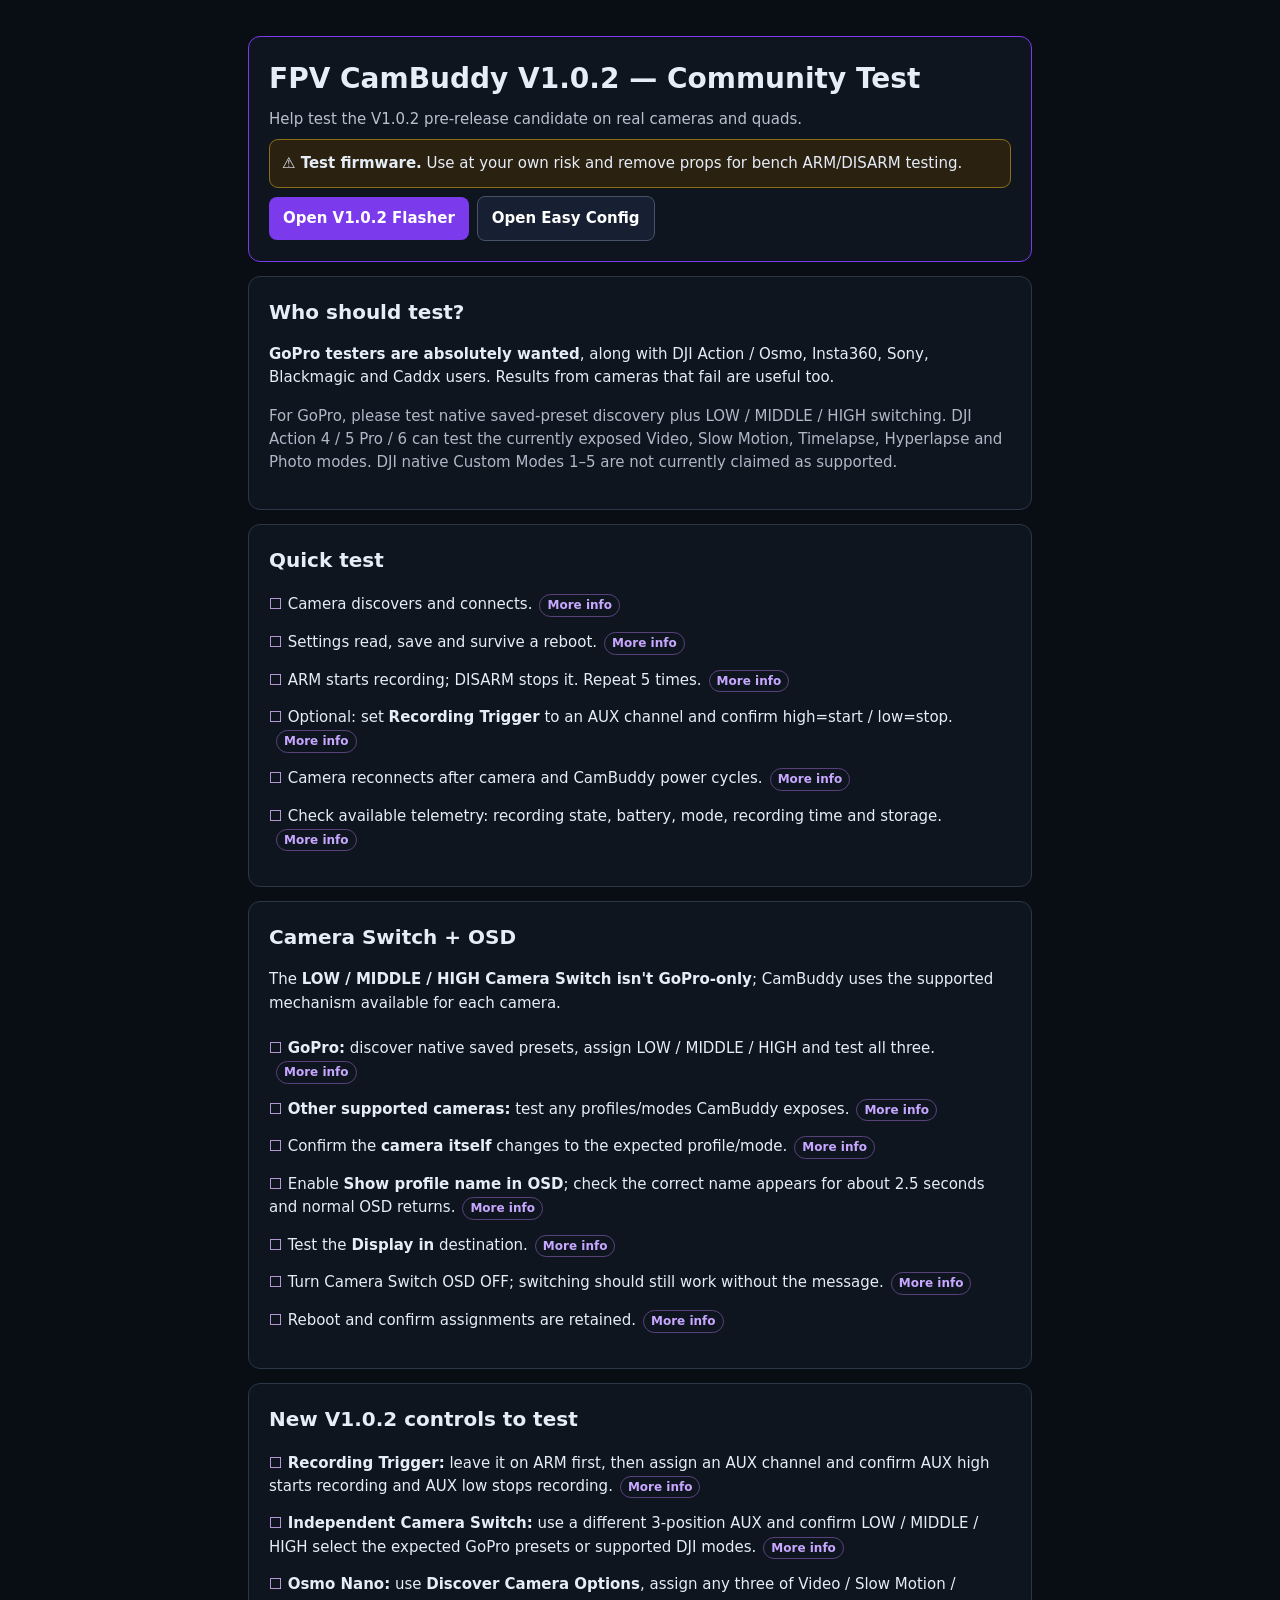
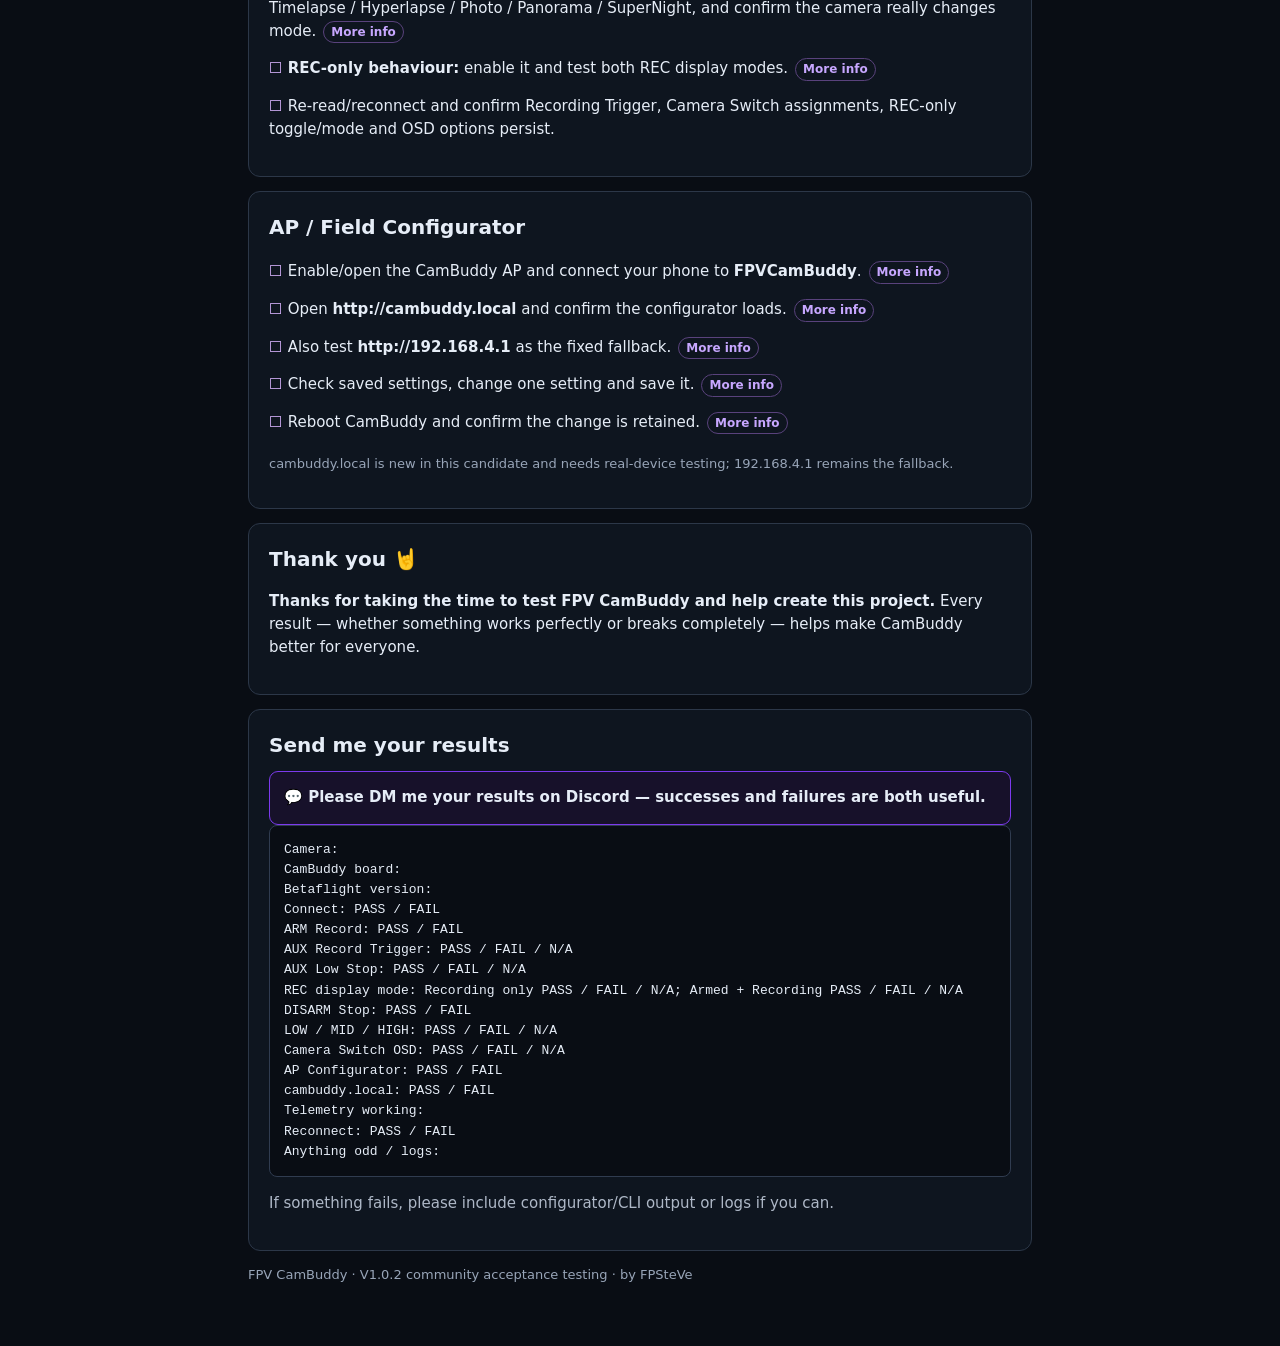
==== web/community-test.html @ aa8c501e "Document Osmo Nano Camera Switch test support" ====
<!doctype html>
<html lang="en"><head><meta charset="utf-8"><meta name="viewport" content="width=device-width,initial-scale=1">
<title>FPV CamBuddy V1.0.2 Community Test</title>
<style>
*{box-sizing:border-box}body{margin:0;background:#090d14;color:#e6edf7;font:15px/1.55 system-ui,-apple-system,Segoe UI,sans-serif}.wrap{max-width:820px;margin:auto;padding:22px 18px 48px}a{color:#b78cff}.hero,.card{background:#0e151f;border:1px solid #2c3748;border-radius:12px;padding:20px;margin:14px 0}.hero{border-color:#7c3aed}.hero h1{margin:0 0 8px;font-size:28px}.hero p{margin:7px 0;color:#b8c1cf}.warn{background:#2a2110;border:1px solid #8b6d16;border-radius:9px;padding:12px}.btn{display:inline-block;margin:8px 8px 0 0;padding:10px 14px;border-radius:8px;background:#7c3aed;color:#fff;text-decoration:none;font-weight:700}.btn.alt{background:#172033;border:1px solid #46536a}h2{font-size:20px;margin:0 0 10px}h3{font-size:16px;margin:18px 0 7px}.checks{list-style:none;padding:0;margin:8px 0}.checks li{padding:7px 0}.checks li:before{content:"☐ ";color:#d8b4fe;font-weight:700}.more{display:inline-block;margin-left:7px}.more summary{display:inline-block;cursor:pointer;color:#c7a7ff;font-size:12px;font-weight:700;border:1px solid #59427c;border-radius:999px;padding:1px 7px;list-style:none}.more summary::-webkit-details-marker{display:none}.more[open] summary{background:#211631}.more div{margin:7px 0 2px;padding:9px 11px;background:#0a1019;border-left:2px solid #7c3aed;border-radius:5px;color:#aeb8c7;font-size:13px}.note{color:#aeb8c7}.report{white-space:pre-wrap;background:#090d14;border:1px solid #303c50;border-radius:8px;padding:14px;font-family:ui-monospace,monospace;font-size:13px}.dm{background:#17112a;border:1px solid #7c3aed;border-radius:9px;padding:14px;font-weight:700}.small{font-size:13px;color:#98a5b8}</style></head>
<body><main class="wrap">
<section class="hero"><h1>FPV CamBuddy V1.0.2 — Community Test</h1>
<p>Help test the V1.0.2 pre-release candidate on real cameras and quads.</p>
<div class="warn"><strong>⚠ Test firmware.</strong> Use at your own risk and remove props for bench ARM/DISARM testing.</div>
<a class="btn" href="flash.html">Open V1.0.2 Flasher</a><a class="btn alt" href="config.html">Open Easy Config</a></section>

<section class="card"><h2>Who should test?</h2>
<p><strong>GoPro testers are absolutely wanted</strong>, along with DJI Action / Osmo, Insta360, Sony, Blackmagic and Caddx users. Results from cameras that fail are useful too.</p>
<p class="note">For GoPro, please test native saved-preset discovery plus LOW / MIDDLE / HIGH switching. DJI Action 4 / 5 Pro / 6 can test the currently exposed Video, Slow Motion, Timelapse, Hyperlapse and Photo modes. DJI native Custom Modes 1–5 are not currently claimed as supported.</p></section>

<section class="card"><h2>Quick test</h2><ul class="checks">
<li>Camera discovers and connects.<details class="more"><summary>More info</summary><div><strong>Where:</strong> Open <strong>Easy Config → Recording Control</strong> and select the correct Camera type. Connect the camera as you normally would, then let CamBuddy scan.<br><strong>What should happen:</strong> CamBuddy should find the camera, connect and stay connected without you repeatedly restarting either device. If Camera matching is set to a specific/last camera, it should reconnect to that camera rather than another nearby one.<br><strong>Report:</strong> how long connection took and whether it disconnected, found the wrong camera or needed manual intervention.</div></details></li><li>Settings read, save and survive a reboot.<details class="more"><summary>More info</summary><div><strong>Where:</strong> Use the main <strong>Easy Config</strong> page. Connect CamBuddy, let the page read the board, then change an easy-to-recognise setting such as <strong>Stop recording on disarm</strong> or the disarm delay.<br><strong>What should happen:</strong> Save/apply the settings, power CamBuddy off and back on, reconnect to Easy Config and read the board again. Your changed value should still be selected.<br><strong>Report:</strong> anything that resets, changes by itself or does not match what you saved.</div></details></li>
<li>ARM starts recording; DISARM stops it. Repeat 5 times.<details class="more"><summary>More info</summary><div><strong>Default:</strong> Recording Trigger is ARM. You can also test <strong>Easy Config → AUX Switches → Recording Trigger</strong> with an AUX channel: high should start recording and low should stop it using the configured stop delay.</div></details></li><li>Optional: set <strong>Recording Trigger</strong> to an AUX channel and confirm high=start / low=stop.<details class="more"><summary>More info</summary><div><strong>Before testing:</strong> <strong>REMOVE THE PROPS.</strong><br><strong>Where:</strong> In <strong>Easy Config → Recording Control</strong>, make sure automatic recording is configured and <strong>Stop recording on disarm</strong> is enabled if you want the stop test. The disarm delay controls how long CamBuddy waits before stopping.<br><strong>What should happen:</strong> ARM the quad → the camera should begin recording. DISARM → the normal OSD should return immediately and the camera should stop after the configured delay. Repeat 5 times.<br><strong>Report:</strong> any missed start/stop, double trigger or noticeably wrong delay.</div></details></li>
<li>Camera reconnects after camera and CamBuddy power cycles.<details class="more"><summary>More info</summary><div><strong>How:</strong> With a previously working connection, first restart only the camera and wait for CamBuddy to reconnect. Then power-cycle CamBuddy/the quad and check again.<br><strong>What should happen:</strong> It should reconnect automatically using the saved camera settings; you should not have to set the camera up again.<br><strong>Report:</strong> which reboot caused trouble, whether it eventually recovered, and roughly how long it took.</div></details></li>
<li>Check available telemetry: recording state, battery, mode, recording time and storage.<details class="more"><summary>More info</summary><div><strong>Where:</strong> Look at the camera information shown in <strong>Easy Config</strong> and, if configured, the camera information in the Betaflight OSD.<br><strong>What to check:</strong> recording state, battery %, camera mode, recording time and storage/remaining time where your camera provides them.<br><strong>What should happen:</strong> values should update to match the real camera. Not every camera supports every field, so a blank unsupported field is not automatically a failure.<br><strong>Report:</strong> each field as correct, wrong, blank or unavailable.</div></details></li>
</ul></section>

<section class="card"><h2>Camera Switch + OSD</h2>
<p>The <strong>LOW / MIDDLE / HIGH Camera Switch isn't GoPro-only</strong>; CamBuddy uses the supported mechanism available for each camera.</p>
<ul class="checks"><li><strong>GoPro:</strong> discover native saved presets, assign LOW / MIDDLE / HIGH and test all three.<details class="more"><summary>More info</summary><div><strong>Where:</strong> Connect the GoPro, then open <strong>Easy Config → AUX Switches → Camera Switch</strong>. Use <strong>Discover Camera Profiles</strong> to read the native presets already saved on your GoPro.<br><strong>Set up:</strong> choose a Camera Switch AUX channel, then assign a different GoPro preset to <strong>LOW</strong>, <strong>MIDDLE</strong> and <strong>HIGH</strong>. Save the configuration.<br><strong>What should happen:</strong> LOW (&lt;1300 µs), MIDDLE (1300–1700 µs) and HIGH (&gt;1700 µs) should each load the preset you assigned. Check the GoPro itself to confirm.<br><strong>Tip:</strong> use three obviously different presets so changes are easy to spot.</div></details></li>
<li><strong>Other supported cameras:</strong> test any profiles/modes CamBuddy exposes.<details class="more"><summary>More info</summary><div><strong>Where:</strong> Look under <strong>Easy Config → AUX Switches</strong>. use the single <strong>Camera Switch</strong>. GoPro exposes native saved presets; supported DJI cameras expose verified shooting modes through the same LOW/MIDDLE/HIGH control.<br><strong>What should happen:</strong> only options supported/exposed for your camera should be used. DJI Action 4 / 5 Pro / 6 currently exposes Video, Slow Motion, Timelapse, Hyperlapse and Photo rather than verified native saved Custom Modes.<br><strong>Important:</strong> do not copy numeric profile IDs between different camera models.</div></details></li>
<li>Confirm the <strong>camera itself</strong> changes to the expected profile/mode.<details class="more"><summary>More info</summary><div><strong>How:</strong> Move the configured AUX switch, then look directly at the camera screen/menu or resulting recording mode/preset.<br><strong>What should happen:</strong> the real camera should change to exactly the mode/preset assigned to that switch position. The CamBuddy OSD message alone does not prove the camera accepted the command.<br><strong>Report:</strong> if the OSD changes but the camera does not.</div></details></li>
<li>Enable <strong>Show profile name in OSD</strong>; check the correct name appears for about 2.5 seconds and normal OSD returns.<details class="more"><summary>More info</summary><div><strong>Where:</strong> <strong>Easy Config → AUX Switches → Camera Switch → Show profile name in OSD</strong>.<br><strong>What should happen:</strong> when you change profile, only the profile/preset name should appear for about <strong>2.5 seconds</strong>, then your normal camera OSD should return. A manually entered ID with no saved name may show LOW / MID / HIGH instead.<br><strong>Also check:</strong> an important camera warning should take priority over this temporary profile message.</div></details></li>
<li>Test the <strong>Display in</strong> destination.<details class="more"><summary>More info</summary><div><strong>Where:</strong> directly below <strong>Show profile name in OSD</strong>, use the <strong>Display in</strong> dropdown.<br><strong>What it does:</strong> it chooses which Betaflight OSD message slot CamBuddy uses for the temporary profile name. On BF 2026.6+ these are Custom Messages; older supported Betaflight versions use the compatible Pilot/Craft Name path where applicable.<br><strong>What should happen:</strong> the profile name appears in the destination you selected, not a different one.</div></details></li>
<li>Turn Camera Switch OSD OFF; switching should still work without the message.<details class="more"><summary>More info</summary><div><strong>Where:</strong> <strong>Easy Config → AUX Switches → Camera Switch → Show profile name in OSD</strong>.<br><strong>What it does:</strong> this switch controls only the 2.5-second OSD message.<br><strong>What should happen:</strong> turn it OFF and move LOW/MIDDLE/HIGH again. The camera should still change profile/mode normally, but no temporary profile name should appear.</div></details></li>
<li>Reboot and confirm assignments are retained.<details class="more"><summary>More info</summary><div><strong>How:</strong> after saving your Camera Switch setup, completely power CamBuddy off and back on, reconnect with Easy Config and read the board.<br><strong>What should happen:</strong> the Camera Switch AUX channel, LOW/MIDDLE/HIGH assignments, saved names, Camera Switch OSD toggle and Display in choice should all still be there and switching should still work.</div></details></li></ul></section>

<section class="card"><h2>New V1.0.2 controls to test</h2><ul class="checks">
<li><strong>Recording Trigger:</strong> leave it on ARM first, then assign an AUX channel and confirm AUX high starts recording and AUX low stops recording.<details class="more"><summary>More info</summary><div><strong>Where:</strong> Easy Config → AUX Switches → Recording Trigger.<br><strong>Already confirmed:</strong> ARM and separate-AUX recording control are working on the FPSteVe GoPro test setup. Community results on other cameras are wanted.<br><strong>Also check:</strong> with Recording Trigger on AUX, arming the quad should not itself start/stop recording.</div></details></li>
<li><strong>Independent Camera Switch:</strong> use a different 3-position AUX and confirm LOW / MIDDLE / HIGH select the expected GoPro presets or supported DJI modes.<details class="more"><summary>More info</summary><div>For GoPro, native saved-preset discovery, names, persistence and LOW/MIDDLE/HIGH switching are already hardware-confirmed. The selected preset name should briefly appear in Betaflight OSD when that option is enabled.</div></details></li>
<li><strong>Osmo Nano:</strong> use <strong>Discover Camera Options</strong>, assign any three of Video / Slow Motion / Timelapse / Hyperlapse / Photo / Panorama / SuperNight, and confirm the camera really changes mode.<details class="more"><summary>More info</summary><div>This is a new V1.0.2 test path. CamBuddy sends Nano's hardware-captured native DUML <code>0x02/0xE1</code> shooting-mode command. Please test LOW / MIDDLE / HIGH repeatedly, check the camera screen/status, and report any mode that does not switch or takes unusually long.</div></details></li>
<li><strong>REC-only behaviour:</strong> enable it and test both REC display modes.<details class="more"><summary>More info</summary><div><strong>Recording only:</strong> REC should follow the camera's actual recording state, including AUX-triggered recording while the quad is disarmed.<br><strong>Armed + Recording:</strong> REC should appear only when the quad is armed and the camera confirms recording.<br><strong>Flash REC at 1 Hz</strong> remains a separate setting.</div></details></li>
<li>Re-read/reconnect and confirm Recording Trigger, Camera Switch assignments, REC-only toggle/mode and OSD options persist.</li>
</ul></section>

<section class="card"><h2>AP / Field Configurator</h2><ul class="checks">
<li>Enable/open the CamBuddy AP and connect your phone to <strong>FPVCamBuddy</strong>.<details class="more"><summary>More info</summary><div><strong>Where:</strong> AP behaviour is configured under <strong>Easy Config → Recording Control → WiFi Config AP</strong>. Enable it if you want automatic field-config access. Holding the CamBuddy board's <strong>BOOT</strong> button can also force the AP for recovery/configuration.<br><strong>How:</strong> when the AP is active, open your phone's Wi-Fi settings and join <strong>FPVCamBuddy</strong>.<br><strong>Note:</strong> camera BLE is deliberately stopped while the field AP is active, so live camera discovery is not expected from the AP page.</div></details></li>
<li>Open <strong>http://cambuddy.local</strong> and confirm the configurator loads.<details class="more"><summary>More info</summary><div><strong>Where:</strong> after joining the <strong>FPVCamBuddy</strong> Wi-Fi network, open your normal browser and type <strong>http://cambuddy.local</strong> into the address bar.<br><strong>What should happen:</strong> the onboard FPV CamBuddy configurator should load without needing to remember an IP address.<br><strong>If it fails:</strong> that may be a hostname-resolution issue rather than an AP failure. Please report your phone model/browser, then try the 192.168.4.1 fallback below.</div></details></li>
<li>Also test <strong>http://192.168.4.1</strong> as the fixed fallback.<details class="more"><summary>More info</summary><div><strong>Where:</strong> while still connected to <strong>FPVCamBuddy</strong>, browse to <strong>http://192.168.4.1</strong>.<br><strong>What should happen:</strong> the same onboard configurator should load. This is the fixed fallback and should work even if <code>cambuddy.local</code> does not resolve.<br><strong>Report:</strong> whether each address works independently.</div></details></li>
<li>Check saved settings, change one setting and save it.<details class="more"><summary>More info</summary><div><strong>Where:</strong> in the onboard AP configurator after opening cambuddy.local or 192.168.4.1.<br><strong>How:</strong> first check that the page shows your existing saved settings. Change one obvious setting, such as <strong>Stop recording on disarm</strong> or a delay value, then press the page's save/apply button.<br><strong>What should happen:</strong> the save should complete without the page losing your configuration.</div></details></li>
<li>Reboot CamBuddy and confirm the change is retained.<details class="more"><summary>More info</summary><div><strong>How:</strong> after the AP page says the setting is saved, power CamBuddy completely off and back on. Re-enter AP mode, reconnect to <strong>FPVCamBuddy</strong> and open the configurator again.<br><strong>What should happen:</strong> your changed setting should still be there. If convenient, connect to the main USB Easy Config afterward too — both configurators should report the same saved value.</div></details></li></ul>
<p class="small">cambuddy.local is new in this candidate and needs real-device testing; 192.168.4.1 remains the fallback.</p></section>

<section class="card"><h2>Thank you 🤘</h2><p><strong>Thanks for taking the time to test FPV CamBuddy and help create this project.</strong> Every result — whether something works perfectly or breaks completely — helps make CamBuddy better for everyone.</p></section>

<section class="card"><h2>Send me your results</h2>
<div class="dm">💬 Please DM me your results on Discord — successes and failures are both useful.</div>
<div class="report">Camera:
CamBuddy board:
Betaflight version:
Connect: PASS / FAIL
ARM Record: PASS / FAIL
AUX Record Trigger: PASS / FAIL / N/A
AUX Low Stop: PASS / FAIL / N/A
REC display mode: Recording only PASS / FAIL / N/A; Armed + Recording PASS / FAIL / N/A
DISARM Stop: PASS / FAIL
LOW / MID / HIGH: PASS / FAIL / N/A
Camera Switch OSD: PASS / FAIL / N/A
AP Configurator: PASS / FAIL
cambuddy.local: PASS / FAIL
Telemetry working:
Reconnect: PASS / FAIL
Anything odd / logs:</div>
<p class="note">If something fails, please include configurator/CLI output or logs if you can.</p></section>
<p class="small">FPV CamBuddy · V1.0.2 community acceptance testing · by FPSteVe</p>
</main></body></html>
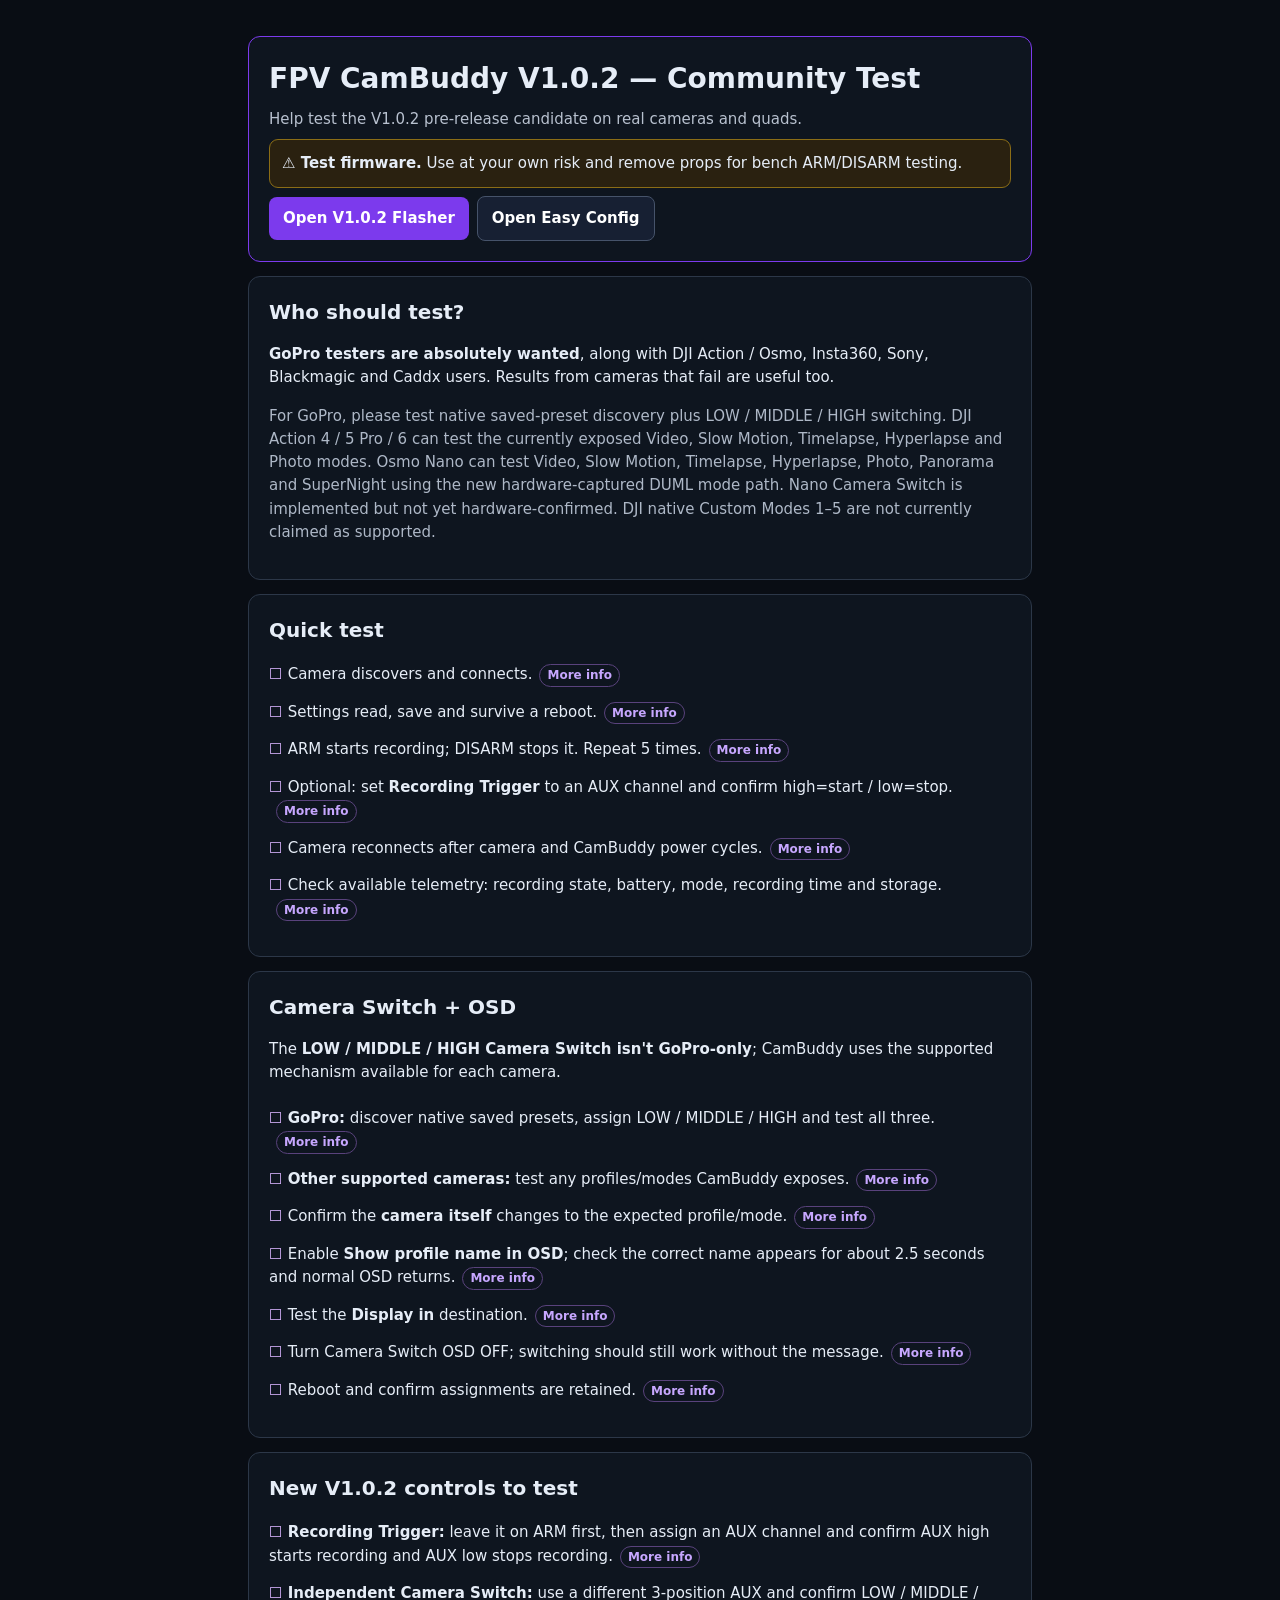
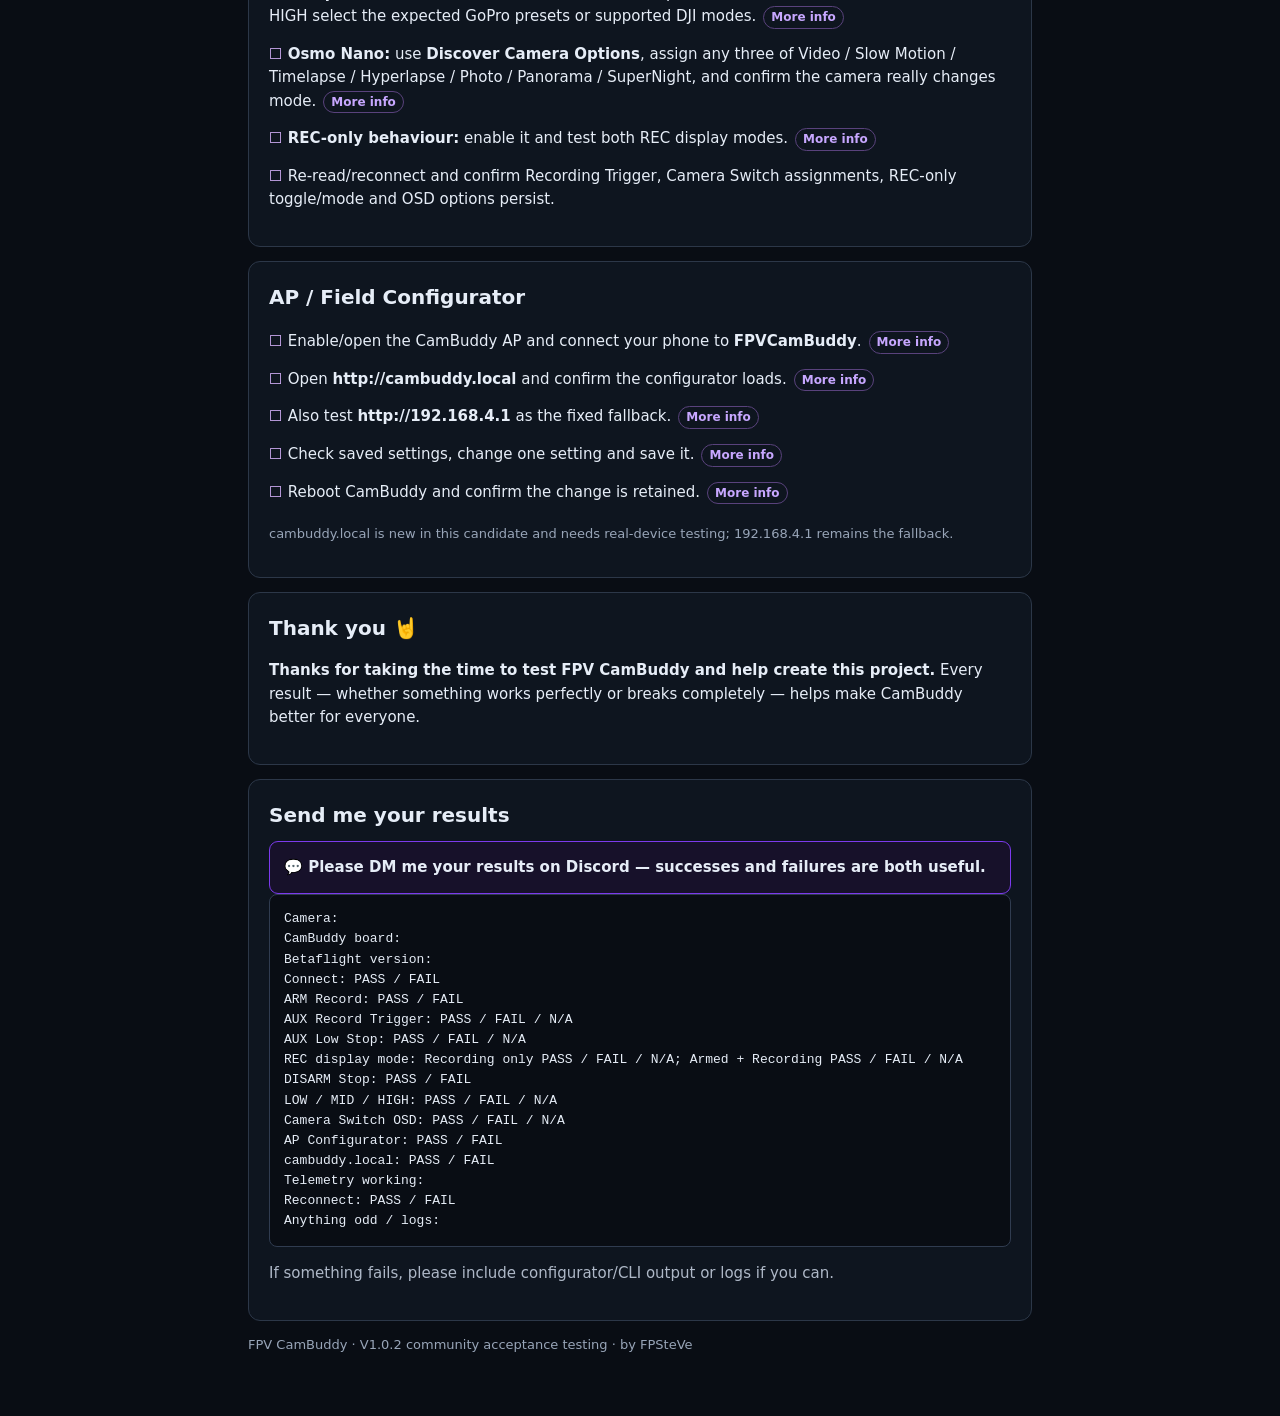
==== commit 907e0452: "Align documentation with Osmo Nano Camera Switch" ====
--- a/web/community-test.html
+++ b/web/community-test.html
@@ -11,7 +11,7 @@
 
 <section class="card"><h2>Who should test?</h2>
 <p><strong>GoPro testers are absolutely wanted</strong>, along with DJI Action / Osmo, Insta360, Sony, Blackmagic and Caddx users. Results from cameras that fail are useful too.</p>
-<p class="note">For GoPro, please test native saved-preset discovery plus LOW / MIDDLE / HIGH switching. DJI Action 4 / 5 Pro / 6 can test the currently exposed Video, Slow Motion, Timelapse, Hyperlapse and Photo modes. DJI native Custom Modes 1–5 are not currently claimed as supported.</p></section>
+<p class="note">For GoPro, please test native saved-preset discovery plus LOW / MIDDLE / HIGH switching. DJI Action 4 / 5 Pro / 6 can test the currently exposed Video, Slow Motion, Timelapse, Hyperlapse and Photo modes. Osmo Nano can test Video, Slow Motion, Timelapse, Hyperlapse, Photo, Panorama and SuperNight using the new hardware-captured DUML mode path. Nano Camera Switch is implemented but not yet hardware-confirmed. DJI native Custom Modes 1–5 are not currently claimed as supported.</p></section>
 
 <section class="card"><h2>Quick test</h2><ul class="checks">
 <li>Camera discovers and connects.<details class="more"><summary>More info</summary><div><strong>Where:</strong> Open <strong>Easy Config → Recording Control</strong> and select the correct Camera type. Connect the camera as you normally would, then let CamBuddy scan.<br><strong>What should happen:</strong> CamBuddy should find the camera, connect and stay connected without you repeatedly restarting either device. If Camera matching is set to a specific/last camera, it should reconnect to that camera rather than another nearby one.<br><strong>Report:</strong> how long connection took and whether it disconnected, found the wrong camera or needed manual intervention.</div></details></li><li>Settings read, save and survive a reboot.<details class="more"><summary>More info</summary><div><strong>Where:</strong> Use the main <strong>Easy Config</strong> page. Connect CamBuddy, let the page read the board, then change an easy-to-recognise setting such as <strong>Stop recording on disarm</strong> or the disarm delay.<br><strong>What should happen:</strong> Save/apply the settings, power CamBuddy off and back on, reconnect to Easy Config and read the board again. Your changed value should still be selected.<br><strong>Report:</strong> anything that resets, changes by itself or does not match what you saved.</div></details></li>
@@ -22,8 +22,8 @@
 
 <section class="card"><h2>Camera Switch + OSD</h2>
 <p>The <strong>LOW / MIDDLE / HIGH Camera Switch isn't GoPro-only</strong>; CamBuddy uses the supported mechanism available for each camera.</p>
-<ul class="checks"><li><strong>GoPro:</strong> discover native saved presets, assign LOW / MIDDLE / HIGH and test all three.<details class="more"><summary>More info</summary><div><strong>Where:</strong> Connect the GoPro, then open <strong>Easy Config → AUX Switches → Camera Switch</strong>. Use <strong>Discover Camera Profiles</strong> to read the native presets already saved on your GoPro.<br><strong>Set up:</strong> choose a Camera Switch AUX channel, then assign a different GoPro preset to <strong>LOW</strong>, <strong>MIDDLE</strong> and <strong>HIGH</strong>. Save the configuration.<br><strong>What should happen:</strong> LOW (&lt;1300 µs), MIDDLE (1300–1700 µs) and HIGH (&gt;1700 µs) should each load the preset you assigned. Check the GoPro itself to confirm.<br><strong>Tip:</strong> use three obviously different presets so changes are easy to spot.</div></details></li>
-<li><strong>Other supported cameras:</strong> test any profiles/modes CamBuddy exposes.<details class="more"><summary>More info</summary><div><strong>Where:</strong> Look under <strong>Easy Config → AUX Switches</strong>. use the single <strong>Camera Switch</strong>. GoPro exposes native saved presets; supported DJI cameras expose verified shooting modes through the same LOW/MIDDLE/HIGH control.<br><strong>What should happen:</strong> only options supported/exposed for your camera should be used. DJI Action 4 / 5 Pro / 6 currently exposes Video, Slow Motion, Timelapse, Hyperlapse and Photo rather than verified native saved Custom Modes.<br><strong>Important:</strong> do not copy numeric profile IDs between different camera models.</div></details></li>
+<ul class="checks"><li><strong>GoPro:</strong> discover native saved presets, assign LOW / MIDDLE / HIGH and test all three.<details class="more"><summary>More info</summary><div><strong>Where:</strong> Connect the GoPro, then open <strong>Easy Config → AUX Switches → Camera Switch</strong>. Use <strong>Discover Camera Options</strong> to read the native presets already saved on your GoPro.<br><strong>Set up:</strong> choose a Camera Switch AUX channel, then assign a different GoPro preset to <strong>LOW</strong>, <strong>MIDDLE</strong> and <strong>HIGH</strong>. Save the configuration.<br><strong>What should happen:</strong> LOW (&lt;1300 µs), MIDDLE (1300–1700 µs) and HIGH (&gt;1700 µs) should each load the preset you assigned. Check the GoPro itself to confirm.<br><strong>Tip:</strong> use three obviously different presets so changes are easy to spot.</div></details></li>
+<li><strong>Other supported cameras:</strong> test any profiles/modes CamBuddy exposes.<details class="more"><summary>More info</summary><div><strong>Where:</strong> Look under <strong>Easy Config → AUX Switches</strong>. use the single <strong>Camera Switch</strong>. GoPro exposes native saved presets; supported DJI cameras expose verified shooting modes through the same LOW/MIDDLE/HIGH control.<br><strong>What should happen:</strong> only options supported/exposed for your camera should be used. DJI Action 4 / 5 Pro / 6 currently exposes Video, Slow Motion, Timelapse, Hyperlapse and Photo rather than verified native saved Custom Modes. Osmo Nano additionally exposes Panorama and SuperNight through its native DUML shooting-mode path; this new Nano path still needs real-camera confirmation.<br><strong>Important:</strong> do not copy numeric profile IDs between different camera models.</div></details></li>
 <li>Confirm the <strong>camera itself</strong> changes to the expected profile/mode.<details class="more"><summary>More info</summary><div><strong>How:</strong> Move the configured AUX switch, then look directly at the camera screen/menu or resulting recording mode/preset.<br><strong>What should happen:</strong> the real camera should change to exactly the mode/preset assigned to that switch position. The CamBuddy OSD message alone does not prove the camera accepted the command.<br><strong>Report:</strong> if the OSD changes but the camera does not.</div></details></li>
 <li>Enable <strong>Show profile name in OSD</strong>; check the correct name appears for about 2.5 seconds and normal OSD returns.<details class="more"><summary>More info</summary><div><strong>Where:</strong> <strong>Easy Config → AUX Switches → Camera Switch → Show profile name in OSD</strong>.<br><strong>What should happen:</strong> when you change profile, only the profile/preset name should appear for about <strong>2.5 seconds</strong>, then your normal camera OSD should return. A manually entered ID with no saved name may show LOW / MID / HIGH instead.<br><strong>Also check:</strong> an important camera warning should take priority over this temporary profile message.</div></details></li>
 <li>Test the <strong>Display in</strong> destination.<details class="more"><summary>More info</summary><div><strong>Where:</strong> directly below <strong>Show profile name in OSD</strong>, use the <strong>Display in</strong> dropdown.<br><strong>What it does:</strong> it chooses which Betaflight OSD message slot CamBuddy uses for the temporary profile name. On BF 2026.6+ these are Custom Messages; older supported Betaflight versions use the compatible Pilot/Craft Name path where applicable.<br><strong>What should happen:</strong> the profile name appears in the destination you selected, not a different one.</div></details></li>
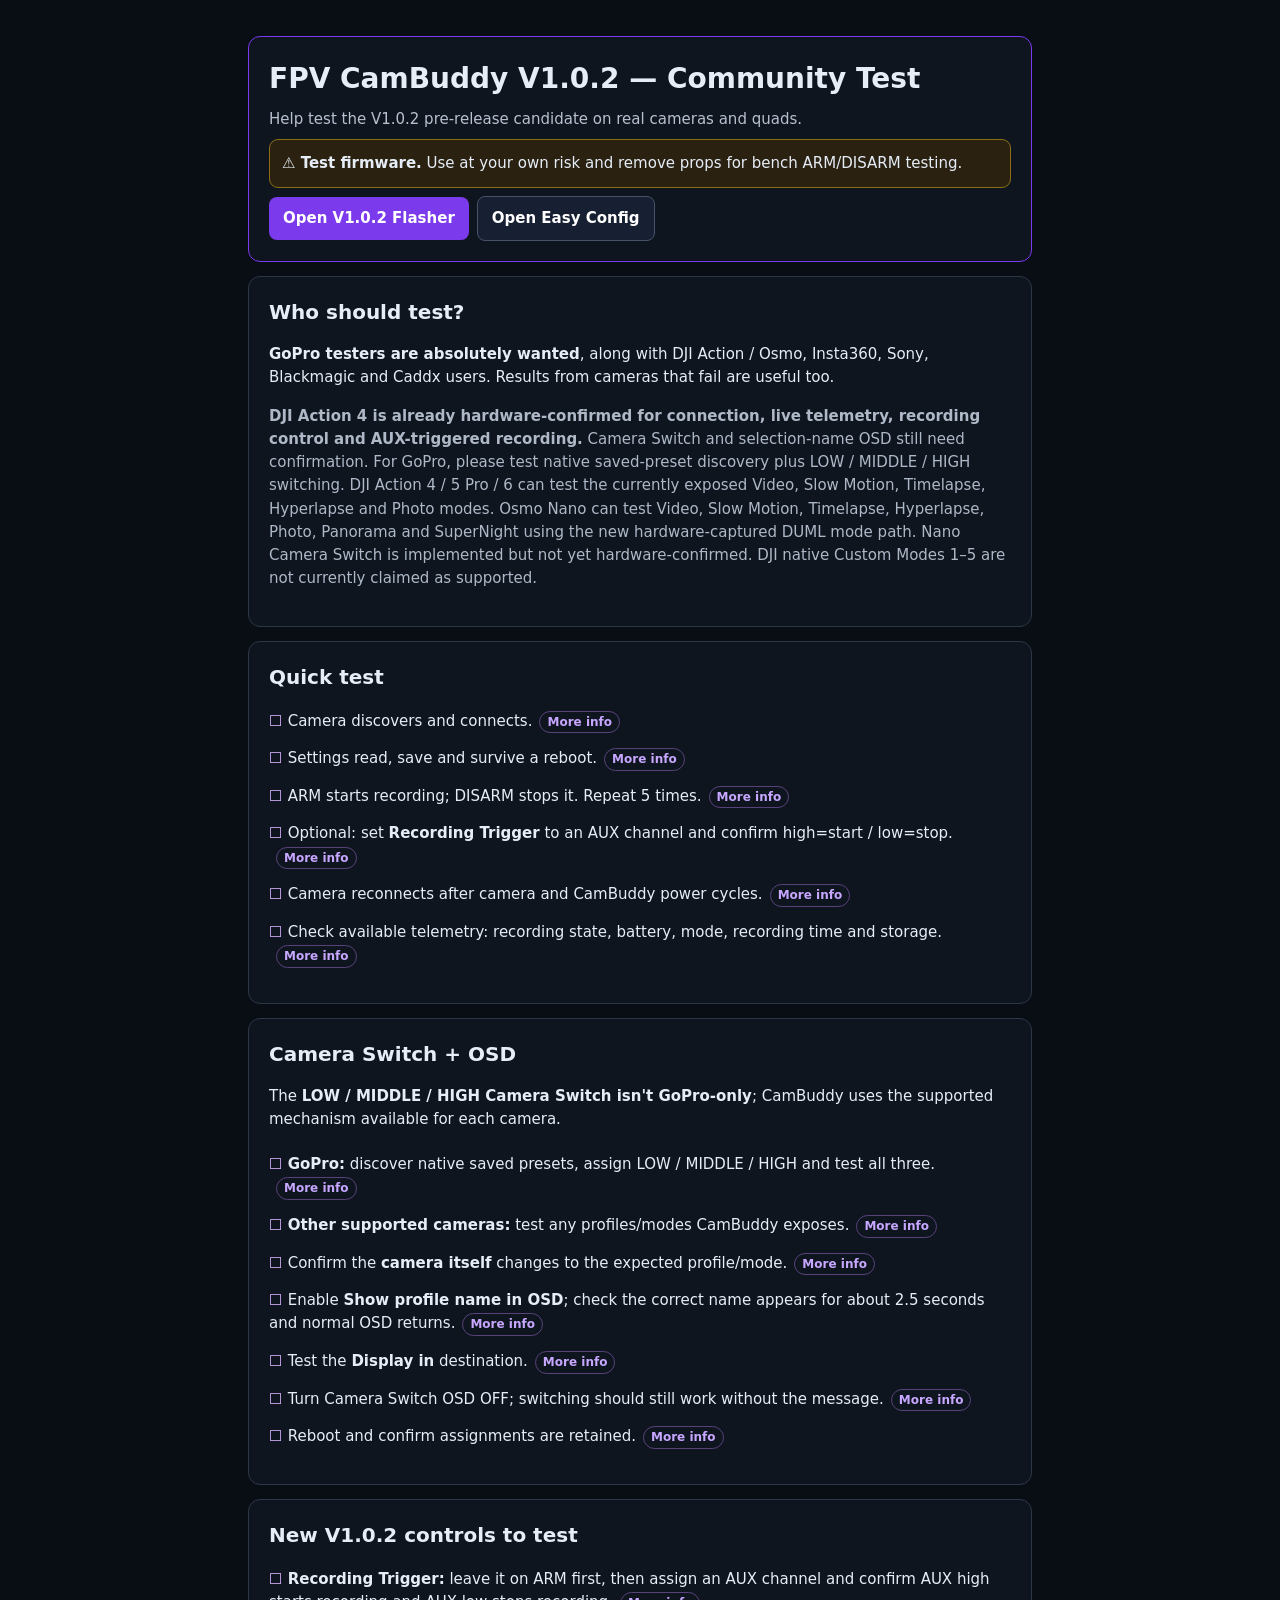
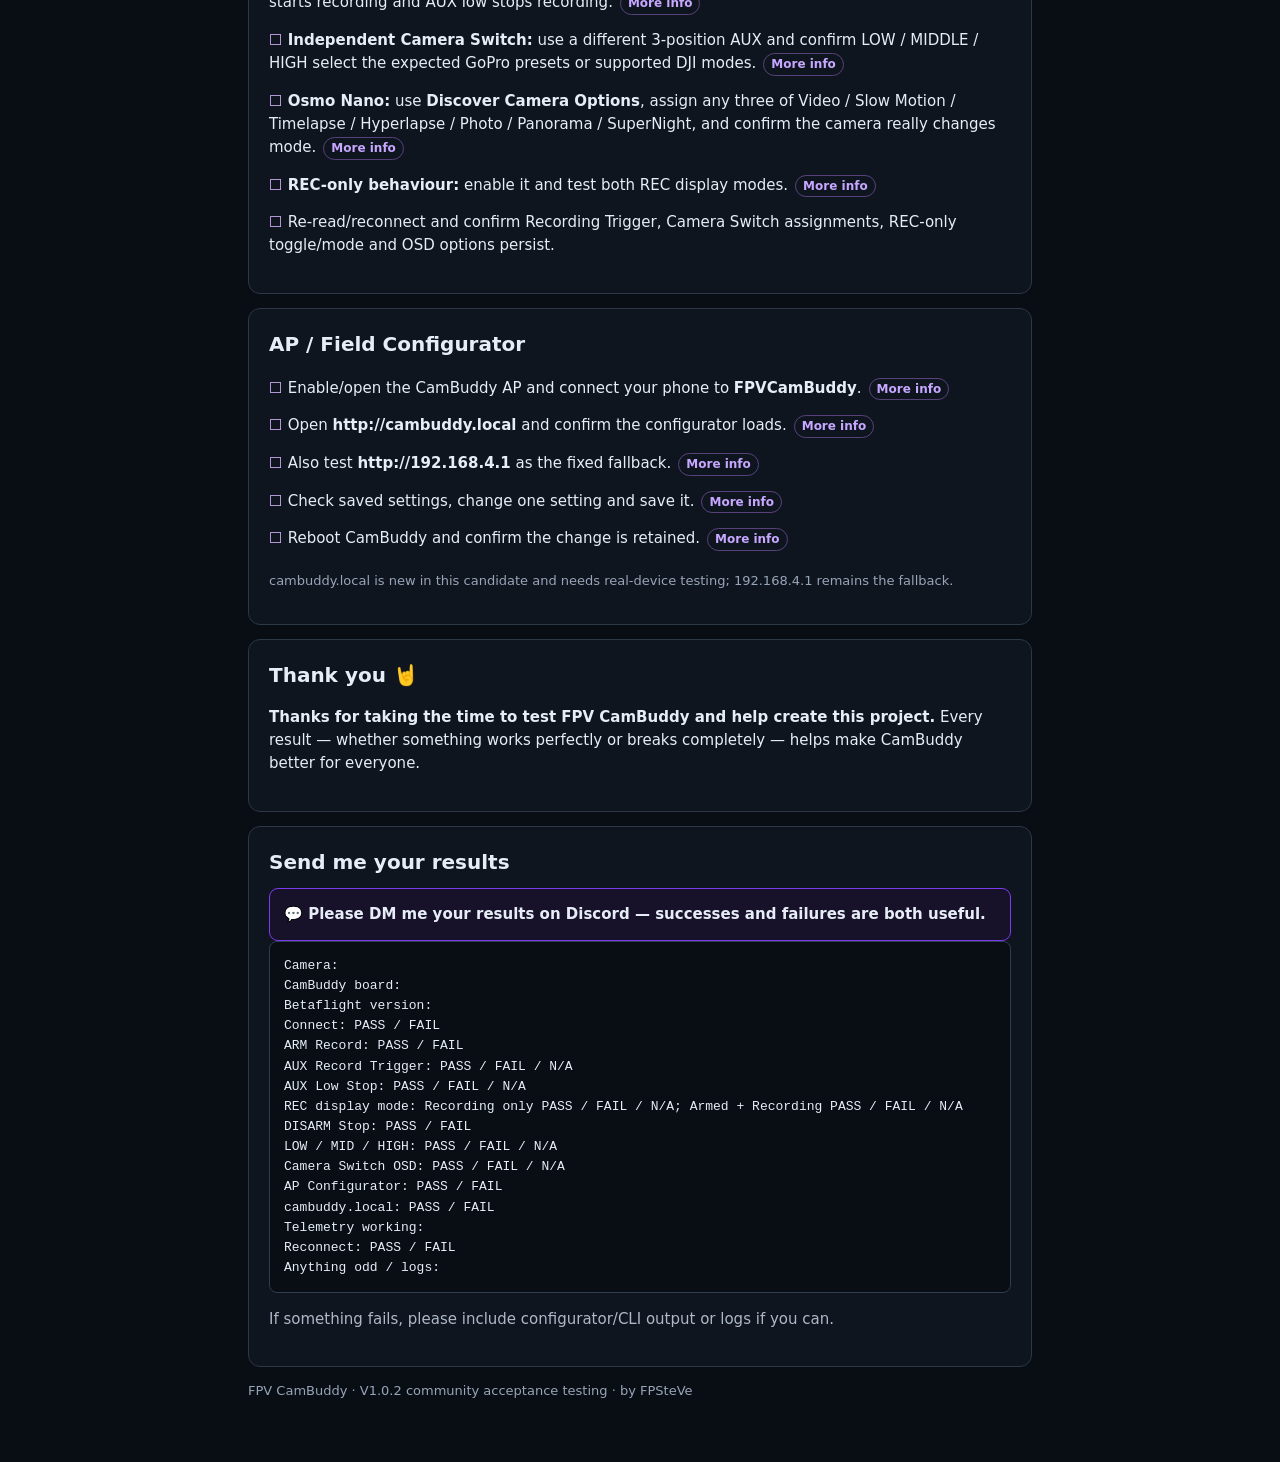
==== commit 9d8abcb8: "Record DJI Action 4 hardware confirmation" ====
--- a/web/community-test.html
+++ b/web/community-test.html
@@ -11,7 +11,7 @@
 
 <section class="card"><h2>Who should test?</h2>
 <p><strong>GoPro testers are absolutely wanted</strong>, along with DJI Action / Osmo, Insta360, Sony, Blackmagic and Caddx users. Results from cameras that fail are useful too.</p>
-<p class="note">For GoPro, please test native saved-preset discovery plus LOW / MIDDLE / HIGH switching. DJI Action 4 / 5 Pro / 6 can test the currently exposed Video, Slow Motion, Timelapse, Hyperlapse and Photo modes. Osmo Nano can test Video, Slow Motion, Timelapse, Hyperlapse, Photo, Panorama and SuperNight using the new hardware-captured DUML mode path. Nano Camera Switch is implemented but not yet hardware-confirmed. DJI native Custom Modes 1–5 are not currently claimed as supported.</p></section>
+<p class="note"><strong>DJI Action 4 is already hardware-confirmed for connection, live telemetry, recording control and AUX-triggered recording.</strong> Camera Switch and selection-name OSD still need confirmation. For GoPro, please test native saved-preset discovery plus LOW / MIDDLE / HIGH switching. DJI Action 4 / 5 Pro / 6 can test the currently exposed Video, Slow Motion, Timelapse, Hyperlapse and Photo modes. Osmo Nano can test Video, Slow Motion, Timelapse, Hyperlapse, Photo, Panorama and SuperNight using the new hardware-captured DUML mode path. Nano Camera Switch is implemented but not yet hardware-confirmed. DJI native Custom Modes 1–5 are not currently claimed as supported.</p></section>
 
 <section class="card"><h2>Quick test</h2><ul class="checks">
 <li>Camera discovers and connects.<details class="more"><summary>More info</summary><div><strong>Where:</strong> Open <strong>Easy Config → Recording Control</strong> and select the correct Camera type. Connect the camera as you normally would, then let CamBuddy scan.<br><strong>What should happen:</strong> CamBuddy should find the camera, connect and stay connected without you repeatedly restarting either device. If Camera matching is set to a specific/last camera, it should reconnect to that camera rather than another nearby one.<br><strong>Report:</strong> how long connection took and whether it disconnected, found the wrong camera or needed manual intervention.</div></details></li><li>Settings read, save and survive a reboot.<details class="more"><summary>More info</summary><div><strong>Where:</strong> Use the main <strong>Easy Config</strong> page. Connect CamBuddy, let the page read the board, then change an easy-to-recognise setting such as <strong>Stop recording on disarm</strong> or the disarm delay.<br><strong>What should happen:</strong> Save/apply the settings, power CamBuddy off and back on, reconnect to Easy Config and read the board again. Your changed value should still be selected.<br><strong>Report:</strong> anything that resets, changes by itself or does not match what you saved.</div></details></li>
@@ -31,8 +31,8 @@
 <li>Reboot and confirm assignments are retained.<details class="more"><summary>More info</summary><div><strong>How:</strong> after saving your Camera Switch setup, completely power CamBuddy off and back on, reconnect with Easy Config and read the board.<br><strong>What should happen:</strong> the Camera Switch AUX channel, LOW/MIDDLE/HIGH assignments, saved names, Camera Switch OSD toggle and Display in choice should all still be there and switching should still work.</div></details></li></ul></section>
 
 <section class="card"><h2>New V1.0.2 controls to test</h2><ul class="checks">
-<li><strong>Recording Trigger:</strong> leave it on ARM first, then assign an AUX channel and confirm AUX high starts recording and AUX low stops recording.<details class="more"><summary>More info</summary><div><strong>Where:</strong> Easy Config → AUX Switches → Recording Trigger.<br><strong>Already confirmed:</strong> ARM and separate-AUX recording control are working on the FPSteVe GoPro test setup. Community results on other cameras are wanted.<br><strong>Also check:</strong> with Recording Trigger on AUX, arming the quad should not itself start/stop recording.</div></details></li>
-<li><strong>Independent Camera Switch:</strong> use a different 3-position AUX and confirm LOW / MIDDLE / HIGH select the expected GoPro presets or supported DJI modes.<details class="more"><summary>More info</summary><div>For GoPro, native saved-preset discovery, names, persistence and LOW/MIDDLE/HIGH switching are already hardware-confirmed. The selected preset name should briefly appear in Betaflight OSD when that option is enabled.</div></details></li>
+<li><strong>Recording Trigger:</strong> leave it on ARM first, then assign an AUX channel and confirm AUX high starts recording and AUX low stops recording.<details class="more"><summary>More info</summary><div><strong>Where:</strong> Easy Config → AUX Switches → Recording Trigger.<br><strong>Already confirmed:</strong> ARM and separate-AUX recording control are working on the FPSteVe GoPro test setup. Insta360 Ace Pro 2 is already hardware-confirmed for connection, recording and AUX-triggered recording; results from other Insta360 models are still useful.<br><strong>Also check:</strong> with Recording Trigger on AUX, arming the quad should not itself start/stop recording.</div></details></li>
+<li><strong>Independent Camera Switch:</strong> use a different 3-position AUX and confirm LOW / MIDDLE / HIGH select the expected GoPro presets or supported DJI modes.<details class="more"><summary>More info</summary><div>For GoPro, native saved-preset discovery, names, persistence and LOW/MIDDLE/HIGH switching are already hardware-confirmed. GoPro MAX2 is confirmed across the current V1.0.2 GoPro feature set. The selected preset name should briefly appear in Betaflight OSD when that option is enabled.</div></details></li>
 <li><strong>Osmo Nano:</strong> use <strong>Discover Camera Options</strong>, assign any three of Video / Slow Motion / Timelapse / Hyperlapse / Photo / Panorama / SuperNight, and confirm the camera really changes mode.<details class="more"><summary>More info</summary><div>This is a new V1.0.2 test path. CamBuddy sends Nano's hardware-captured native DUML <code>0x02/0xE1</code> shooting-mode command. Please test LOW / MIDDLE / HIGH repeatedly, check the camera screen/status, and report any mode that does not switch or takes unusually long.</div></details></li>
 <li><strong>REC-only behaviour:</strong> enable it and test both REC display modes.<details class="more"><summary>More info</summary><div><strong>Recording only:</strong> REC should follow the camera's actual recording state, including AUX-triggered recording while the quad is disarmed.<br><strong>Armed + Recording:</strong> REC should appear only when the quad is armed and the camera confirms recording.<br><strong>Flash REC at 1 Hz</strong> remains a separate setting.</div></details></li>
 <li>Re-read/reconnect and confirm Recording Trigger, Camera Switch assignments, REC-only toggle/mode and OSD options persist.</li>
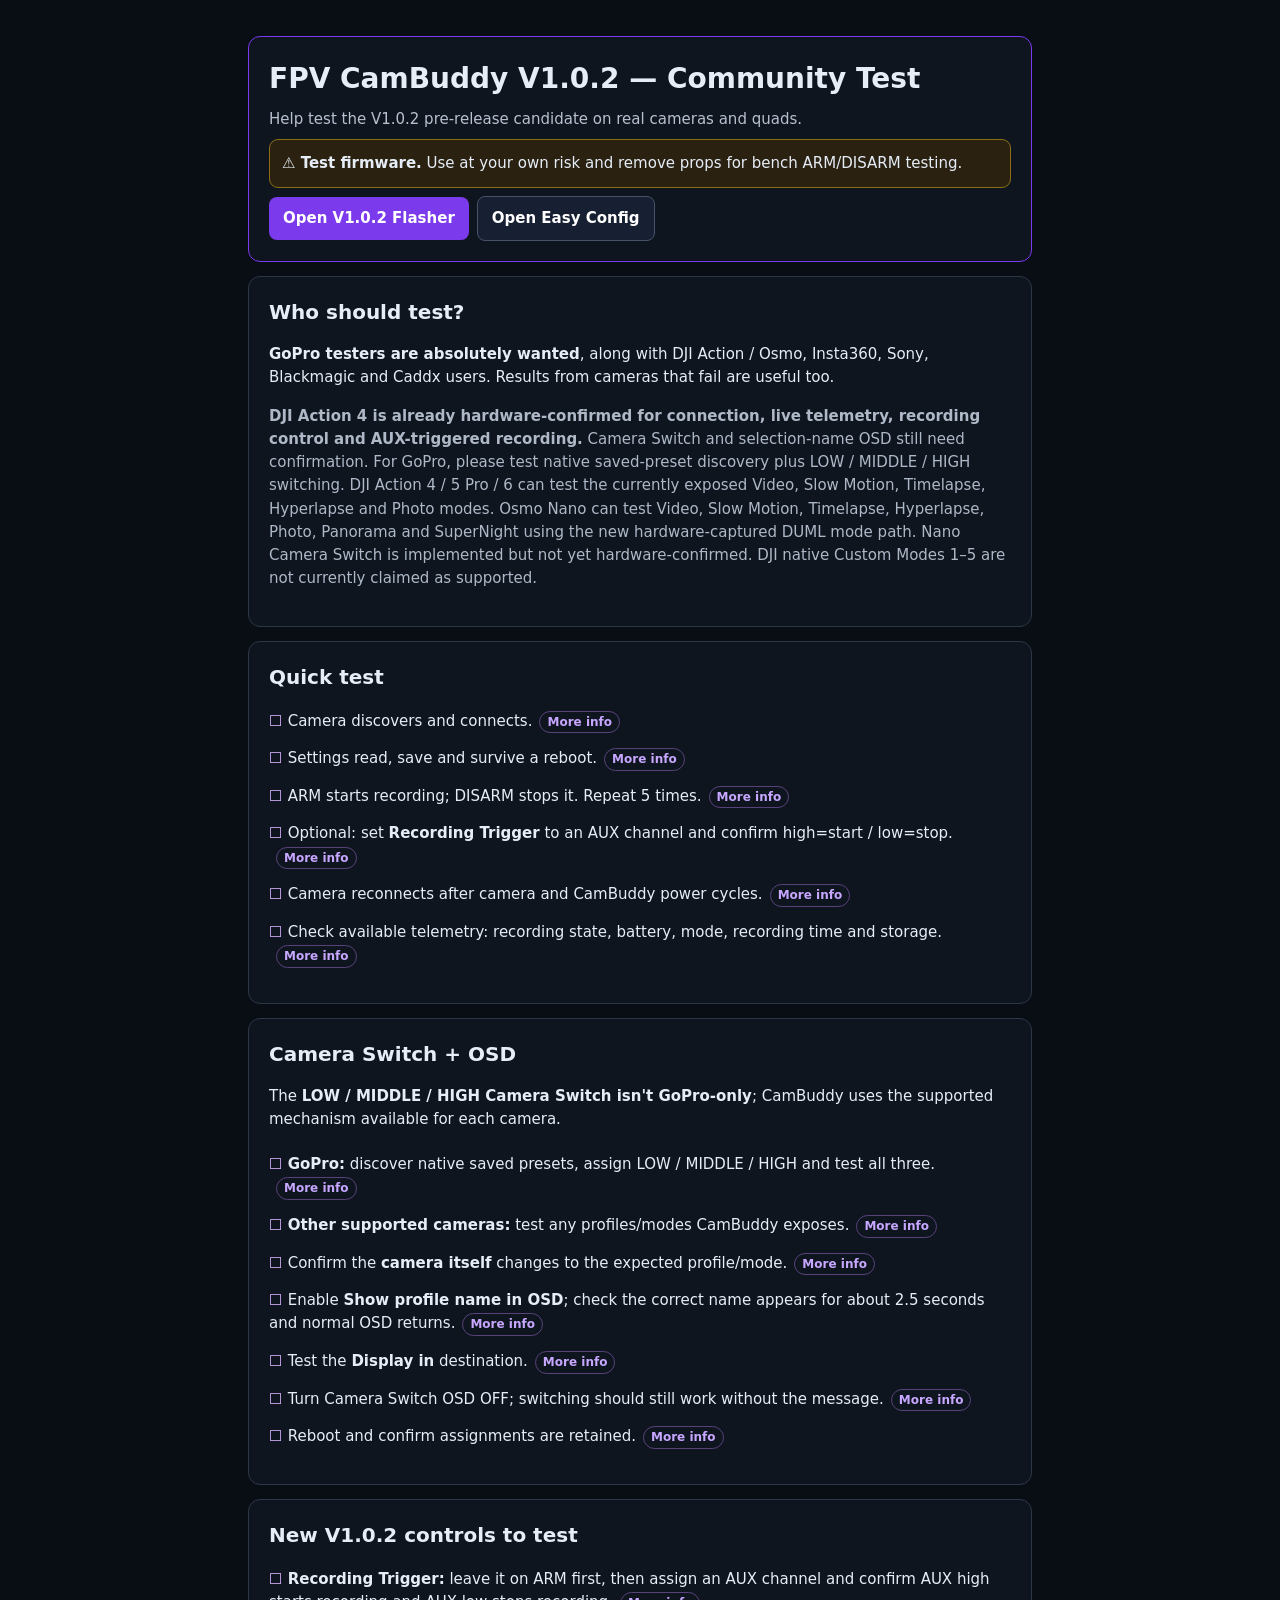
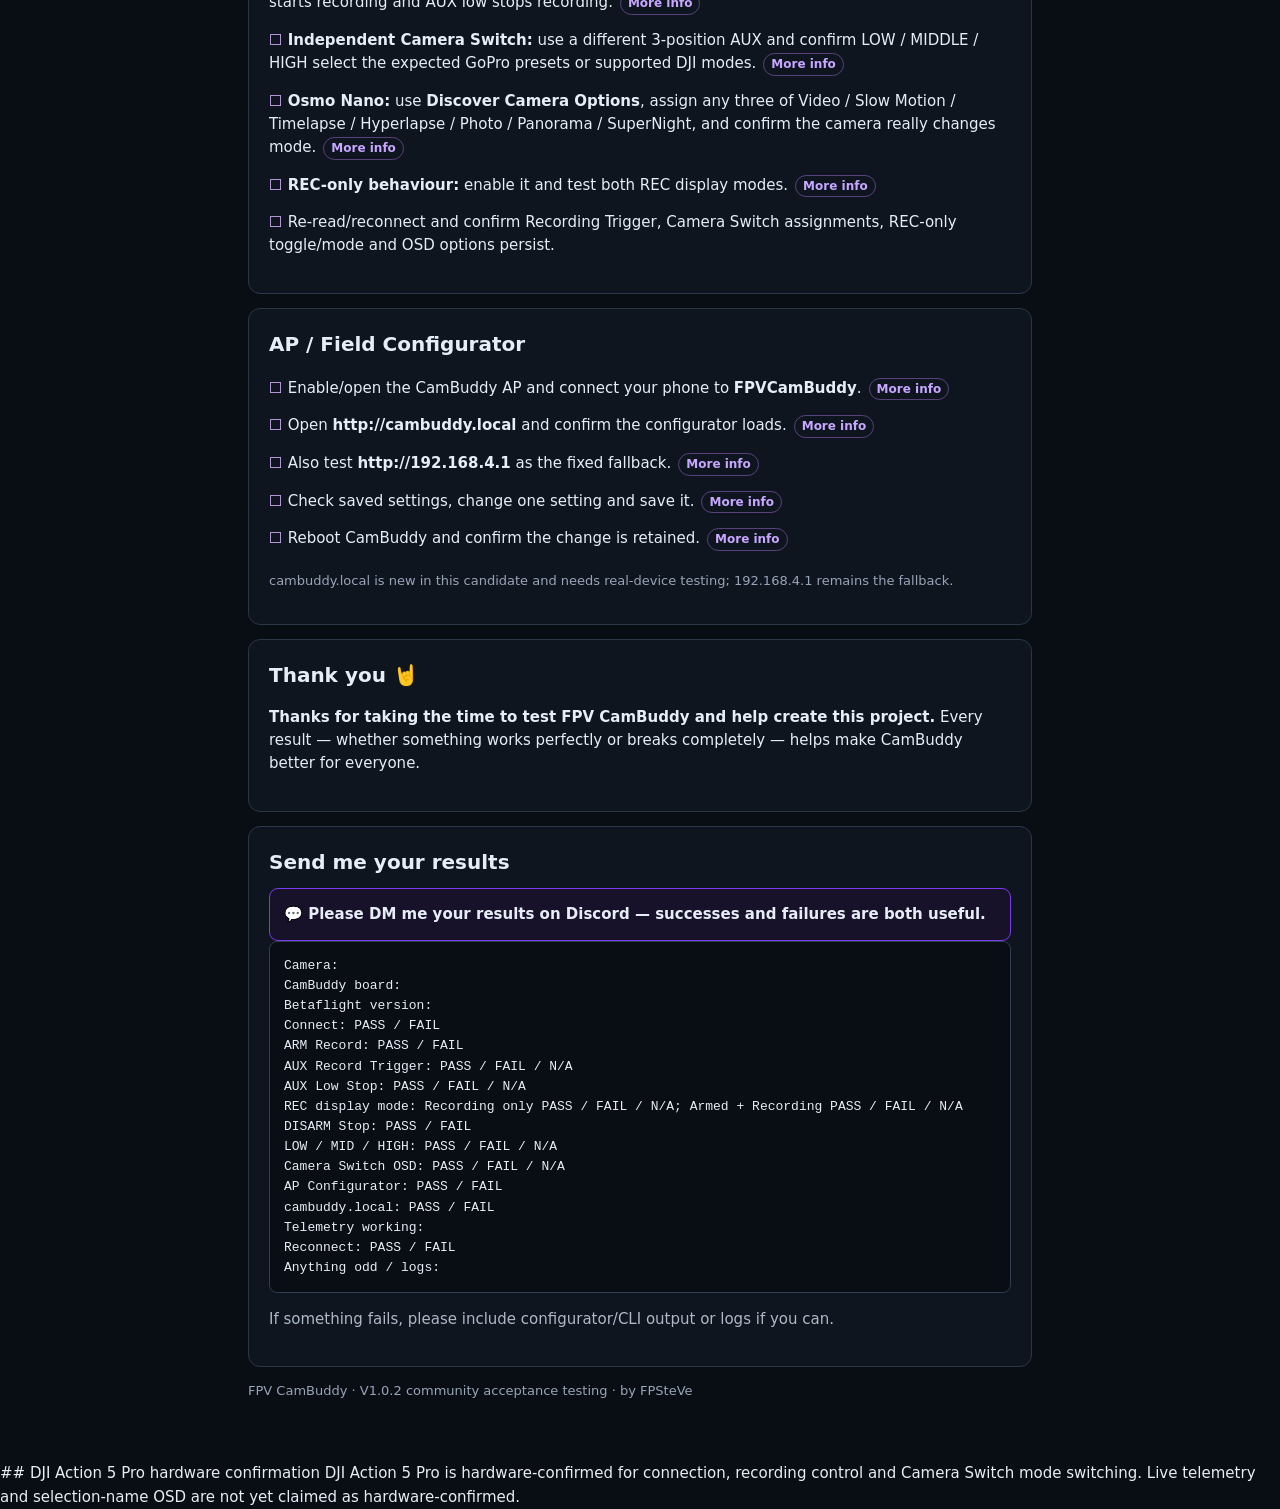
==== commit c9fa670d: "Record DJI Action 5 Pro hardware confirmation" ====
--- a/web/community-test.html
+++ b/web/community-test.html
@@ -68,4 +68,8 @@
 Anything odd / logs:</div>
 <p class="note">If something fails, please include configurator/CLI output or logs if you can.</p></section>
 <p class="small">FPV CamBuddy · V1.0.2 community acceptance testing · by FPSteVe</p>
-</main></body></html>+</main></body></html>
+
+## DJI Action 5 Pro hardware confirmation
+
+DJI Action 5 Pro is hardware-confirmed for connection, recording control and Camera Switch mode switching. Live telemetry and selection-name OSD are not yet claimed as hardware-confirmed.
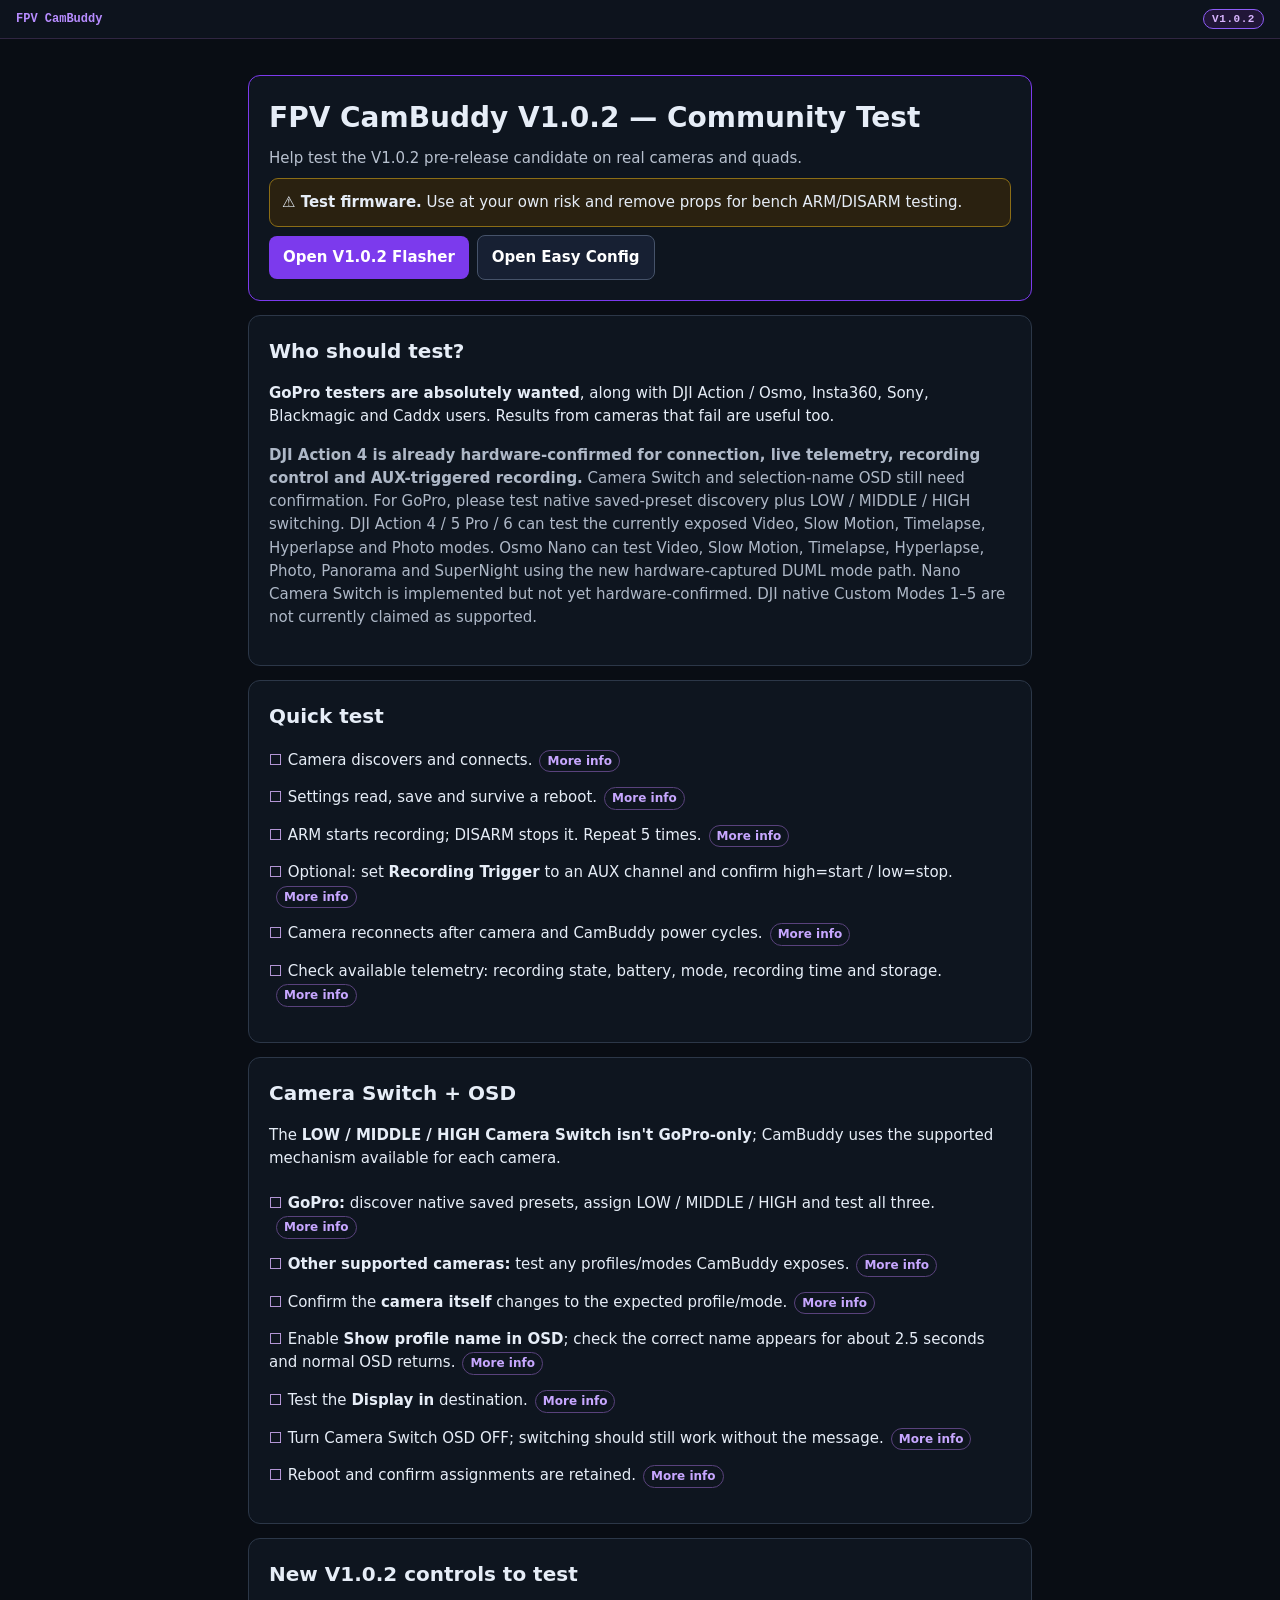
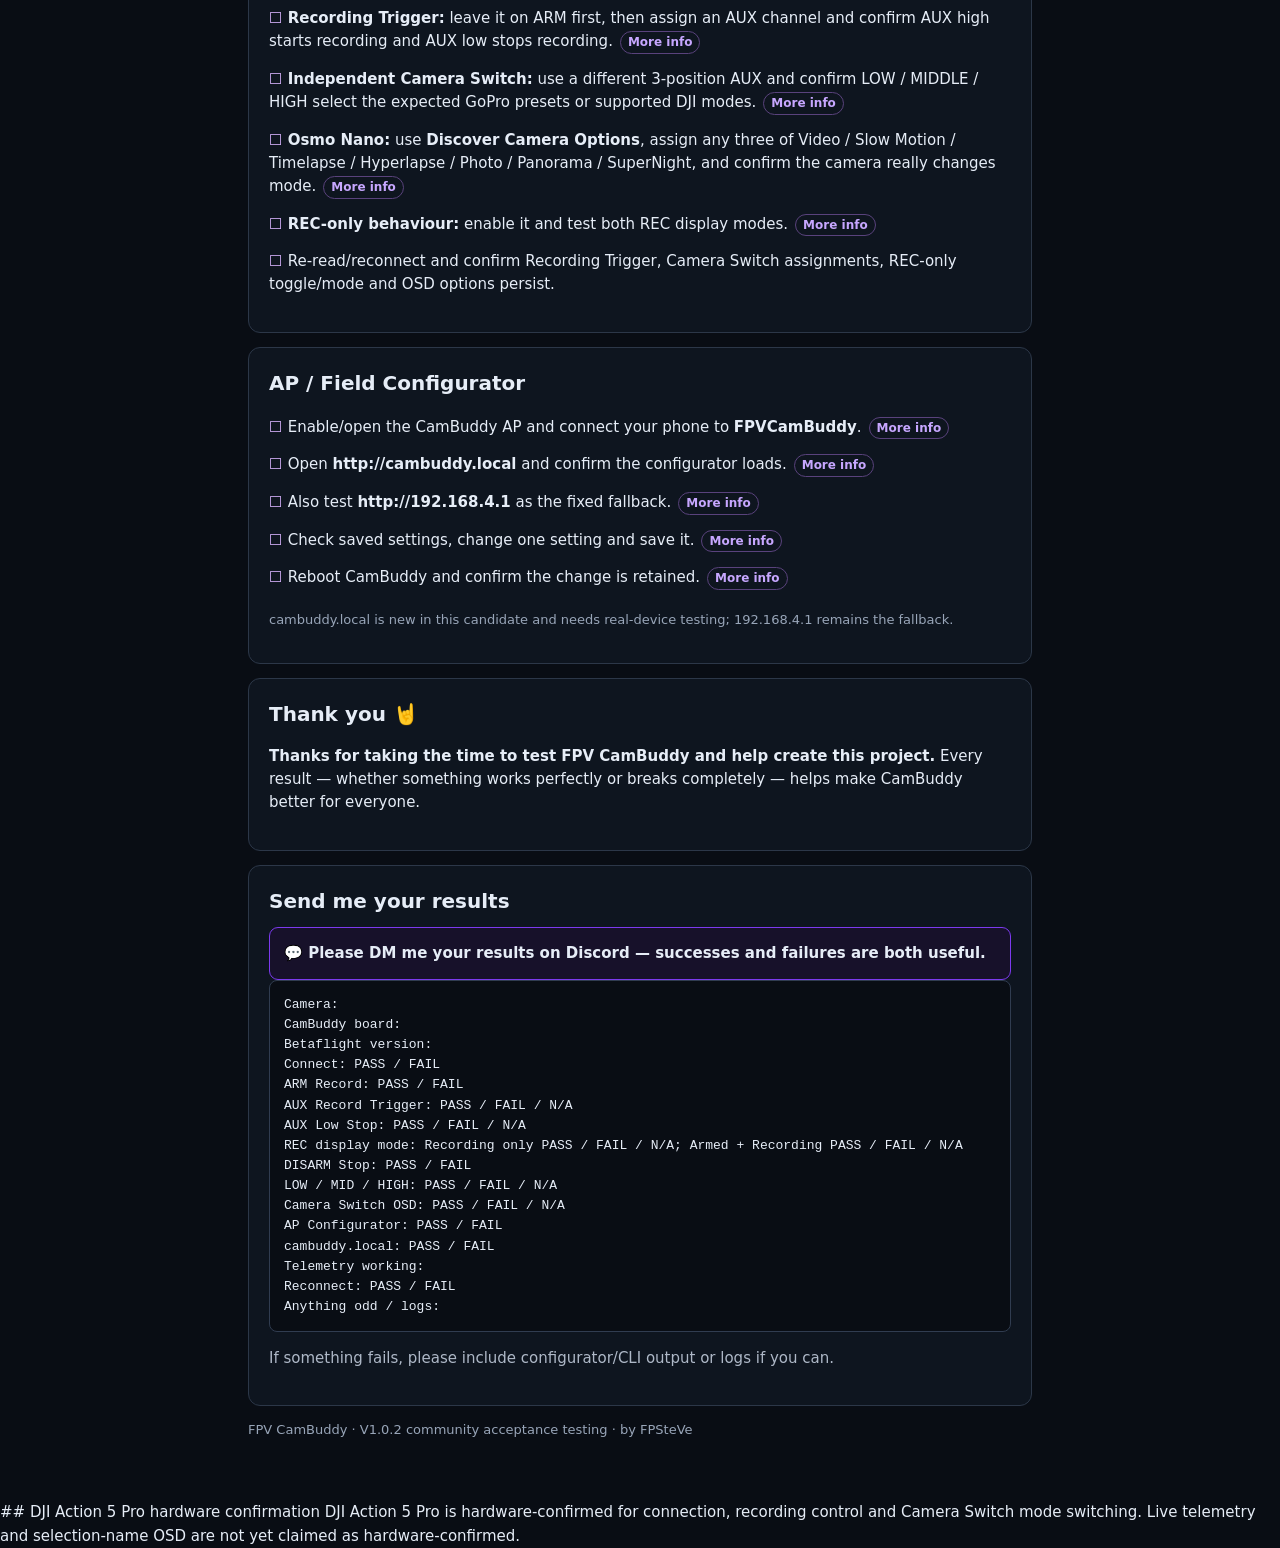
==== commit ddc7fac0: "Show V1.0.2 prominently across UI" ====
--- a/web/community-test.html
+++ b/web/community-test.html
@@ -2,8 +2,8 @@
 <html lang="en"><head><meta charset="utf-8"><meta name="viewport" content="width=device-width,initial-scale=1">
 <title>FPV CamBuddy V1.0.2 Community Test</title>
 <style>
-*{box-sizing:border-box}body{margin:0;background:#090d14;color:#e6edf7;font:15px/1.55 system-ui,-apple-system,Segoe UI,sans-serif}.wrap{max-width:820px;margin:auto;padding:22px 18px 48px}a{color:#b78cff}.hero,.card{background:#0e151f;border:1px solid #2c3748;border-radius:12px;padding:20px;margin:14px 0}.hero{border-color:#7c3aed}.hero h1{margin:0 0 8px;font-size:28px}.hero p{margin:7px 0;color:#b8c1cf}.warn{background:#2a2110;border:1px solid #8b6d16;border-radius:9px;padding:12px}.btn{display:inline-block;margin:8px 8px 0 0;padding:10px 14px;border-radius:8px;background:#7c3aed;color:#fff;text-decoration:none;font-weight:700}.btn.alt{background:#172033;border:1px solid #46536a}h2{font-size:20px;margin:0 0 10px}h3{font-size:16px;margin:18px 0 7px}.checks{list-style:none;padding:0;margin:8px 0}.checks li{padding:7px 0}.checks li:before{content:"☐ ";color:#d8b4fe;font-weight:700}.more{display:inline-block;margin-left:7px}.more summary{display:inline-block;cursor:pointer;color:#c7a7ff;font-size:12px;font-weight:700;border:1px solid #59427c;border-radius:999px;padding:1px 7px;list-style:none}.more summary::-webkit-details-marker{display:none}.more[open] summary{background:#211631}.more div{margin:7px 0 2px;padding:9px 11px;background:#0a1019;border-left:2px solid #7c3aed;border-radius:5px;color:#aeb8c7;font-size:13px}.note{color:#aeb8c7}.report{white-space:pre-wrap;background:#090d14;border:1px solid #303c50;border-radius:8px;padding:14px;font-family:ui-monospace,monospace;font-size:13px}.dm{background:#17112a;border:1px solid #7c3aed;border-radius:9px;padding:14px;font-weight:700}.small{font-size:13px;color:#98a5b8}</style></head>
-<body><main class="wrap">
+*{box-sizing:border-box}body{margin:0;background:#090d14;color:#e6edf7;font:15px/1.55 system-ui,-apple-system,Segoe UI,sans-serif}.wrap{max-width:820px;margin:auto;padding:22px 18px 48px}a{color:#b78cff}.hero,.card{background:#0e151f;border:1px solid #2c3748;border-radius:12px;padding:20px;margin:14px 0}.hero{border-color:#7c3aed}.hero h1{margin:0 0 8px;font-size:28px}.hero p{margin:7px 0;color:#b8c1cf}.warn{background:#2a2110;border:1px solid #8b6d16;border-radius:9px;padding:12px}.btn{display:inline-block;margin:8px 8px 0 0;padding:10px 14px;border-radius:8px;background:#7c3aed;color:#fff;text-decoration:none;font-weight:700}.btn.alt{background:#172033;border:1px solid #46536a}h2{font-size:20px;margin:0 0 10px}h3{font-size:16px;margin:18px 0 7px}.checks{list-style:none;padding:0;margin:8px 0}.checks li{padding:7px 0}.checks li:before{content:"☐ ";color:#d8b4fe;font-weight:700}.more{display:inline-block;margin-left:7px}.more summary{display:inline-block;cursor:pointer;color:#c7a7ff;font-size:12px;font-weight:700;border:1px solid #59427c;border-radius:999px;padding:1px 7px;list-style:none}.more summary::-webkit-details-marker{display:none}.more[open] summary{background:#211631}.more div{margin:7px 0 2px;padding:9px 11px;background:#0a1019;border-left:2px solid #7c3aed;border-radius:5px;color:#aeb8c7;font-size:13px}.note{color:#aeb8c7}.report{white-space:pre-wrap;background:#090d14;border:1px solid #303c50;border-radius:8px;padding:14px;font-family:ui-monospace,monospace;font-size:13px}.dm{background:#17112a;border:1px solid #7c3aed;border-radius:9px;padding:14px;font-weight:700}.small{font-size:13px;color:#98a5b8}.version-strip{position:sticky;top:0;z-index:50;display:flex;justify-content:space-between;align-items:center;padding:9px 16px;background:#0d131d;border-bottom:1px solid #302642;font:700 12px 'Courier New',monospace}.version-strip a{color:#b78cff;text-decoration:none}.version-badge{display:inline-block;padding:3px 8px;border:1px solid #8e5cf6;border-radius:999px;background:#211638;color:#d8b4fe;font-size:11px;font-weight:800;letter-spacing:.05em}</style></head>
+<body><div class="version-strip"><a href="index.html">FPV CamBuddy</a><span class="version-badge">V1.0.2</span></div><main class="wrap">
 <section class="hero"><h1>FPV CamBuddy V1.0.2 — Community Test</h1>
 <p>Help test the V1.0.2 pre-release candidate on real cameras and quads.</p>
 <div class="warn"><strong>⚠ Test firmware.</strong> Use at your own risk and remove props for bench ARM/DISARM testing.</div>
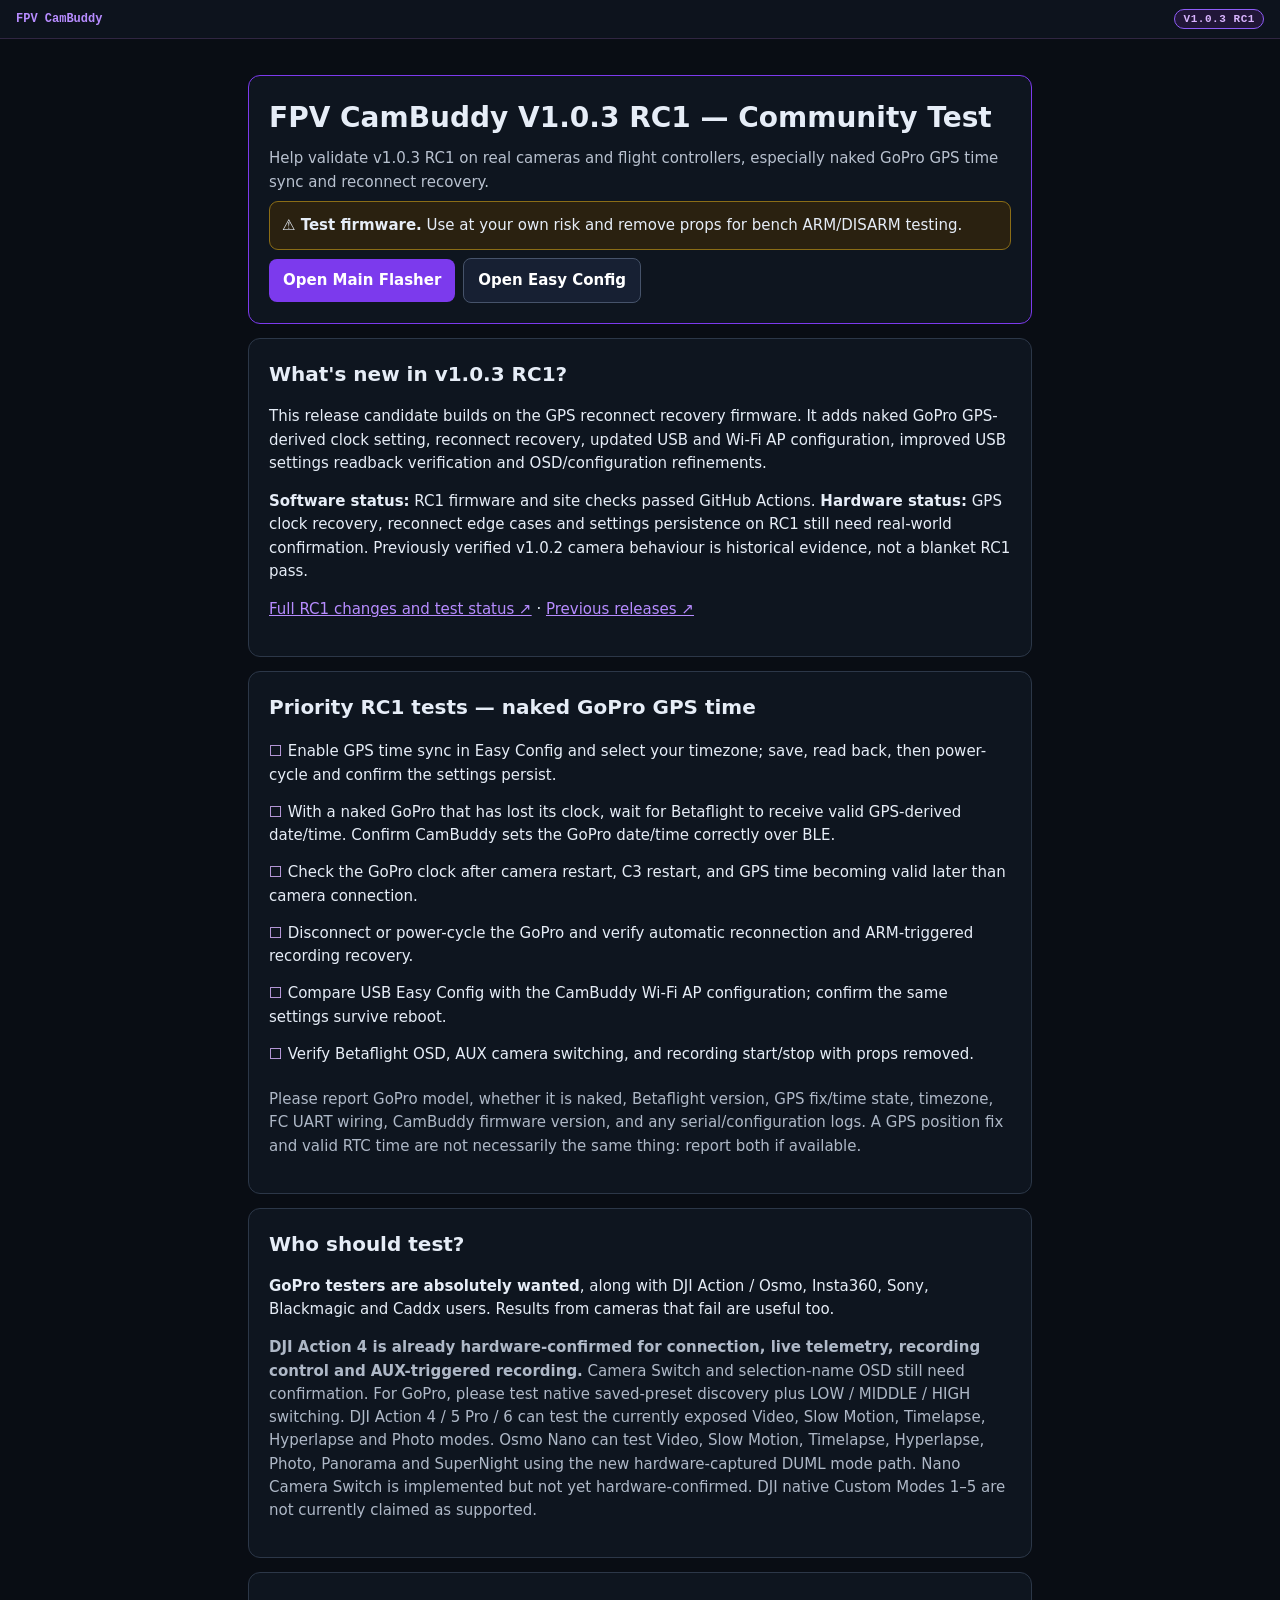
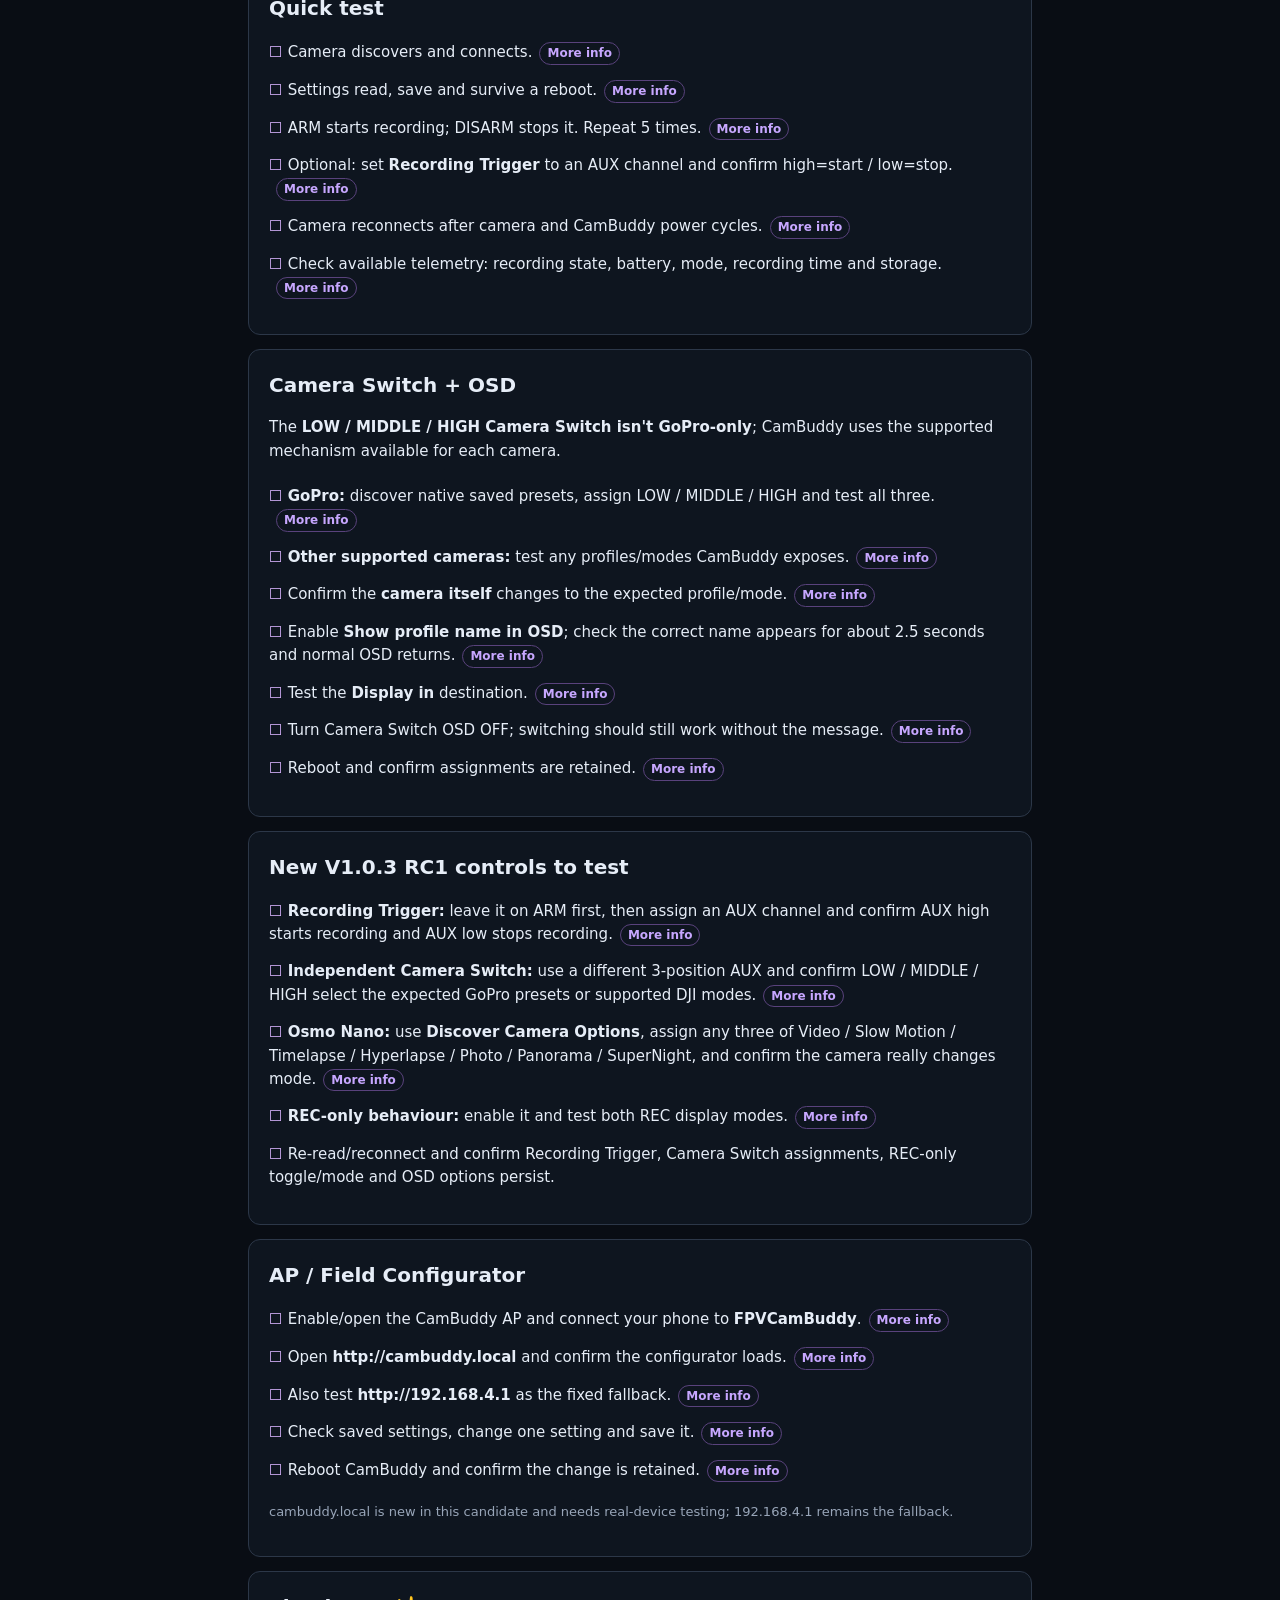
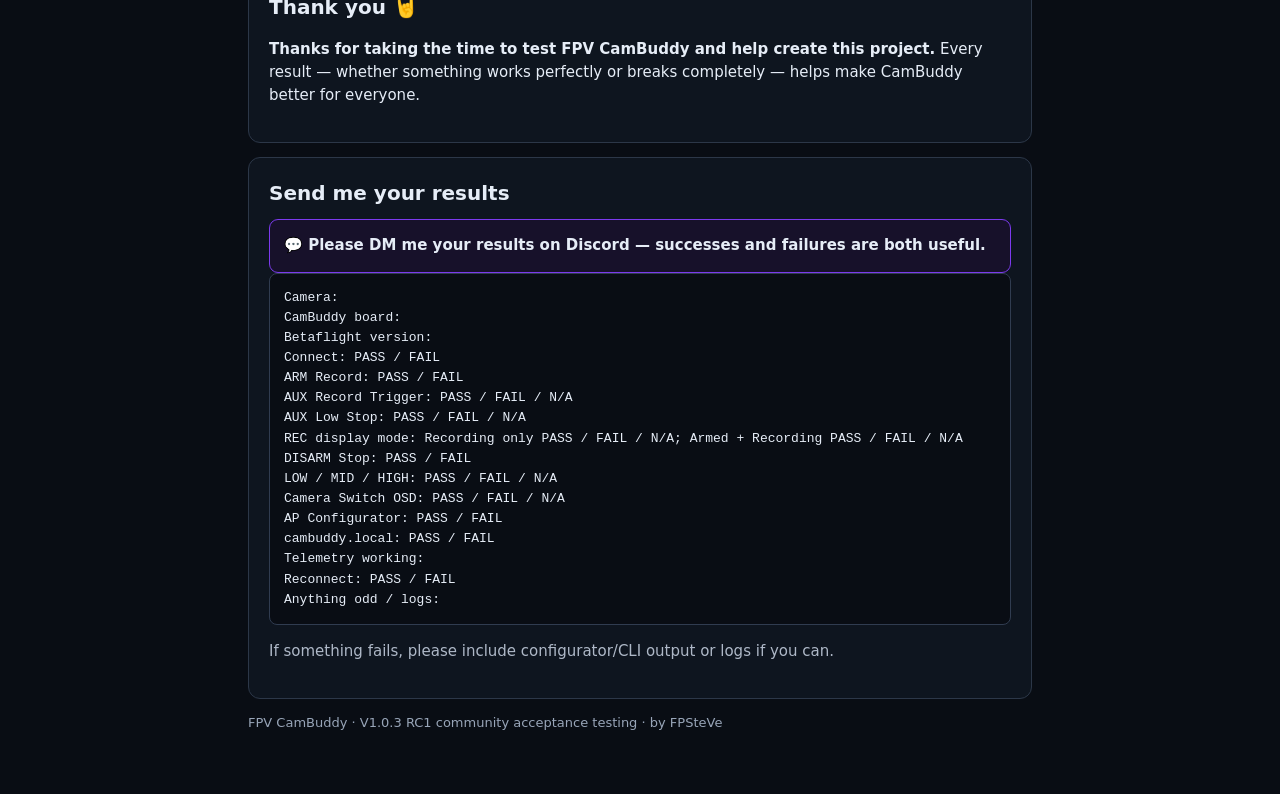
==== commit f363dbc5: "Refresh community testing for v1.0.3 RC1 and naked GoPro GPS clock verification" ====
--- a/web/community-test.html
+++ b/web/community-test.html
@@ -1,14 +1,16 @@
 <!doctype html>
 <html lang="en"><head><meta charset="utf-8"><meta name="viewport" content="width=device-width,initial-scale=1">
-<title>FPV CamBuddy V1.0.2 Community Test</title>
+<title>FPV CamBuddy V1.0.3 RC1 Community Test</title>
 <style>
 *{box-sizing:border-box}body{margin:0;background:#090d14;color:#e6edf7;font:15px/1.55 system-ui,-apple-system,Segoe UI,sans-serif}.wrap{max-width:820px;margin:auto;padding:22px 18px 48px}a{color:#b78cff}.hero,.card{background:#0e151f;border:1px solid #2c3748;border-radius:12px;padding:20px;margin:14px 0}.hero{border-color:#7c3aed}.hero h1{margin:0 0 8px;font-size:28px}.hero p{margin:7px 0;color:#b8c1cf}.warn{background:#2a2110;border:1px solid #8b6d16;border-radius:9px;padding:12px}.btn{display:inline-block;margin:8px 8px 0 0;padding:10px 14px;border-radius:8px;background:#7c3aed;color:#fff;text-decoration:none;font-weight:700}.btn.alt{background:#172033;border:1px solid #46536a}h2{font-size:20px;margin:0 0 10px}h3{font-size:16px;margin:18px 0 7px}.checks{list-style:none;padding:0;margin:8px 0}.checks li{padding:7px 0}.checks li:before{content:"☐ ";color:#d8b4fe;font-weight:700}.more{display:inline-block;margin-left:7px}.more summary{display:inline-block;cursor:pointer;color:#c7a7ff;font-size:12px;font-weight:700;border:1px solid #59427c;border-radius:999px;padding:1px 7px;list-style:none}.more summary::-webkit-details-marker{display:none}.more[open] summary{background:#211631}.more div{margin:7px 0 2px;padding:9px 11px;background:#0a1019;border-left:2px solid #7c3aed;border-radius:5px;color:#aeb8c7;font-size:13px}.note{color:#aeb8c7}.report{white-space:pre-wrap;background:#090d14;border:1px solid #303c50;border-radius:8px;padding:14px;font-family:ui-monospace,monospace;font-size:13px}.dm{background:#17112a;border:1px solid #7c3aed;border-radius:9px;padding:14px;font-weight:700}.small{font-size:13px;color:#98a5b8}.version-strip{position:sticky;top:0;z-index:50;display:flex;justify-content:space-between;align-items:center;padding:9px 16px;background:#0d131d;border-bottom:1px solid #302642;font:700 12px 'Courier New',monospace}.version-strip a{color:#b78cff;text-decoration:none}.version-badge{display:inline-block;padding:3px 8px;border:1px solid #8e5cf6;border-radius:999px;background:#211638;color:#d8b4fe;font-size:11px;font-weight:800;letter-spacing:.05em}</style></head>
-<body><div class="version-strip"><a href="index.html">FPV CamBuddy</a><span class="version-badge">V1.0.2</span></div><main class="wrap">
-<section class="hero"><h1>FPV CamBuddy V1.0.2 — Community Test</h1>
-<p>Help test the V1.0.2 pre-release candidate on real cameras and quads.</p>
+<body><div class="version-strip"><a href="index.html">FPV CamBuddy</a><span class="version-badge">V1.0.3 RC1</span></div><main class="wrap">
+<section class="hero"><h1>FPV CamBuddy V1.0.3 RC1 — Community Test</h1>
+<p>Help validate v1.0.3 RC1 on real cameras and flight controllers, especially naked GoPro GPS time sync and reconnect recovery.</p>
 <div class="warn"><strong>⚠ Test firmware.</strong> Use at your own risk and remove props for bench ARM/DISARM testing.</div>
-<a class="btn" href="flash.html">Open V1.0.2 Flasher</a><a class="btn alt" href="config.html">Open Easy Config</a></section>
+<a class="btn" href="flash.html">Open Main Flasher</a><a class="btn alt" href="config.html">Open Easy Config</a></section>
 
+<section class="card" id="rc1-new"><h2>What's new in v1.0.3 RC1?</h2><p>This release candidate builds on the GPS reconnect recovery firmware. It adds naked GoPro GPS-derived clock setting, reconnect recovery, updated USB and Wi-Fi AP configuration, improved USB settings readback verification and OSD/configuration refinements.</p><p><strong>Software status:</strong> RC1 firmware and site checks passed GitHub Actions. <strong>Hardware status:</strong> GPS clock recovery, reconnect edge cases and settings persistence on RC1 still need real-world confirmation. Previously verified v1.0.2 camera behaviour is historical evidence, not a blanket RC1 pass.</p><p><a href="https://github.com/alfonsogordon/FPV-CamBuddy/blob/v1.0.3-rc1/RC1_RELEASE_NOTES.md">Full RC1 changes and test status ↗</a> · <a href="https://github.com/alfonsogordon/FPV-CamBuddy/releases">Previous releases ↗</a></p></section>
+<section class="card" id="rc1-gps-tests"><h2>Priority RC1 tests — naked GoPro GPS time</h2><ul class="checks"><li>Enable GPS time sync in Easy Config and select your timezone; save, read back, then power-cycle and confirm the settings persist.</li><li>With a naked GoPro that has lost its clock, wait for Betaflight to receive valid GPS-derived date/time. Confirm CamBuddy sets the GoPro date/time correctly over BLE.</li><li>Check the GoPro clock after camera restart, C3 restart, and GPS time becoming valid later than camera connection.</li><li>Disconnect or power-cycle the GoPro and verify automatic reconnection and ARM-triggered recording recovery.</li><li>Compare USB Easy Config with the CamBuddy Wi-Fi AP configuration; confirm the same settings survive reboot.</li><li>Verify Betaflight OSD, AUX camera switching, and recording start/stop with props removed.</li></ul><p class="note">Please report GoPro model, whether it is naked, Betaflight version, GPS fix/time state, timezone, FC UART wiring, CamBuddy firmware version, and any serial/configuration logs. A GPS position fix and valid RTC time are not necessarily the same thing: report both if available.</p></section>
 <section class="card"><h2>Who should test?</h2>
 <p><strong>GoPro testers are absolutely wanted</strong>, along with DJI Action / Osmo, Insta360, Sony, Blackmagic and Caddx users. Results from cameras that fail are useful too.</p>
 <p class="note"><strong>DJI Action 4 is already hardware-confirmed for connection, live telemetry, recording control and AUX-triggered recording.</strong> Camera Switch and selection-name OSD still need confirmation. For GoPro, please test native saved-preset discovery plus LOW / MIDDLE / HIGH switching. DJI Action 4 / 5 Pro / 6 can test the currently exposed Video, Slow Motion, Timelapse, Hyperlapse and Photo modes. Osmo Nano can test Video, Slow Motion, Timelapse, Hyperlapse, Photo, Panorama and SuperNight using the new hardware-captured DUML mode path. Nano Camera Switch is implemented but not yet hardware-confirmed. DJI native Custom Modes 1–5 are not currently claimed as supported.</p></section>
@@ -30,10 +32,10 @@
 <li>Turn Camera Switch OSD OFF; switching should still work without the message.<details class="more"><summary>More info</summary><div><strong>Where:</strong> <strong>Easy Config → AUX Switches → Camera Switch → Show profile name in OSD</strong>.<br><strong>What it does:</strong> this switch controls only the 2.5-second OSD message.<br><strong>What should happen:</strong> turn it OFF and move LOW/MIDDLE/HIGH again. The camera should still change profile/mode normally, but no temporary profile name should appear.</div></details></li>
 <li>Reboot and confirm assignments are retained.<details class="more"><summary>More info</summary><div><strong>How:</strong> after saving your Camera Switch setup, completely power CamBuddy off and back on, reconnect with Easy Config and read the board.<br><strong>What should happen:</strong> the Camera Switch AUX channel, LOW/MIDDLE/HIGH assignments, saved names, Camera Switch OSD toggle and Display in choice should all still be there and switching should still work.</div></details></li></ul></section>
 
-<section class="card"><h2>New V1.0.2 controls to test</h2><ul class="checks">
+<section class="card"><h2>New V1.0.3 RC1 controls to test</h2><ul class="checks">
 <li><strong>Recording Trigger:</strong> leave it on ARM first, then assign an AUX channel and confirm AUX high starts recording and AUX low stops recording.<details class="more"><summary>More info</summary><div><strong>Where:</strong> Easy Config → AUX Switches → Recording Trigger.<br><strong>Already confirmed:</strong> ARM and separate-AUX recording control are working on the FPSteVe GoPro test setup. Insta360 Ace Pro 2 is already hardware-confirmed for connection, recording and AUX-triggered recording; results from other Insta360 models are still useful.<br><strong>Also check:</strong> with Recording Trigger on AUX, arming the quad should not itself start/stop recording.</div></details></li>
-<li><strong>Independent Camera Switch:</strong> use a different 3-position AUX and confirm LOW / MIDDLE / HIGH select the expected GoPro presets or supported DJI modes.<details class="more"><summary>More info</summary><div>For GoPro, native saved-preset discovery, names, persistence and LOW/MIDDLE/HIGH switching are already hardware-confirmed. GoPro MAX2 is confirmed across the current V1.0.2 GoPro feature set. The selected preset name should briefly appear in Betaflight OSD when that option is enabled.</div></details></li>
-<li><strong>Osmo Nano:</strong> use <strong>Discover Camera Options</strong>, assign any three of Video / Slow Motion / Timelapse / Hyperlapse / Photo / Panorama / SuperNight, and confirm the camera really changes mode.<details class="more"><summary>More info</summary><div>This is a new V1.0.2 test path. CamBuddy sends Nano's hardware-captured native DUML <code>0x02/0xE1</code> shooting-mode command. Please test LOW / MIDDLE / HIGH repeatedly, check the camera screen/status, and report any mode that does not switch or takes unusually long.</div></details></li>
+<li><strong>Independent Camera Switch:</strong> use a different 3-position AUX and confirm LOW / MIDDLE / HIGH select the expected GoPro presets or supported DJI modes.<details class="more"><summary>More info</summary><div>For GoPro, native saved-preset discovery, names, persistence and LOW/MIDDLE/HIGH switching are already hardware-confirmed. GoPro MAX2 is confirmed across the current V1.0.3 RC1 GoPro feature set. The selected preset name should briefly appear in Betaflight OSD when that option is enabled.</div></details></li>
+<li><strong>Osmo Nano:</strong> use <strong>Discover Camera Options</strong>, assign any three of Video / Slow Motion / Timelapse / Hyperlapse / Photo / Panorama / SuperNight, and confirm the camera really changes mode.<details class="more"><summary>More info</summary><div>This is a new V1.0.3 RC1 test path. CamBuddy sends Nano's hardware-captured native DUML <code>0x02/0xE1</code> shooting-mode command. Please test LOW / MIDDLE / HIGH repeatedly, check the camera screen/status, and report any mode that does not switch or takes unusually long.</div></details></li>
 <li><strong>REC-only behaviour:</strong> enable it and test both REC display modes.<details class="more"><summary>More info</summary><div><strong>Recording only:</strong> REC should follow the camera's actual recording state, including AUX-triggered recording while the quad is disarmed.<br><strong>Armed + Recording:</strong> REC should appear only when the quad is armed and the camera confirms recording.<br><strong>Flash REC at 1 Hz</strong> remains a separate setting.</div></details></li>
 <li>Re-read/reconnect and confirm Recording Trigger, Camera Switch assignments, REC-only toggle/mode and OSD options persist.</li>
 </ul></section>
@@ -67,9 +69,5 @@
 Reconnect: PASS / FAIL
 Anything odd / logs:</div>
 <p class="note">If something fails, please include configurator/CLI output or logs if you can.</p></section>
-<p class="small">FPV CamBuddy · V1.0.2 community acceptance testing · by FPSteVe</p>
-</main></body></html>
-
-## DJI Action 5 Pro hardware confirmation
-
-DJI Action 5 Pro is hardware-confirmed for connection, recording control and Camera Switch mode switching. Live telemetry and selection-name OSD are not yet claimed as hardware-confirmed.
+<p class="small">FPV CamBuddy · V1.0.3 RC1 community acceptance testing · by FPSteVe</p>
+</main></body></html>
